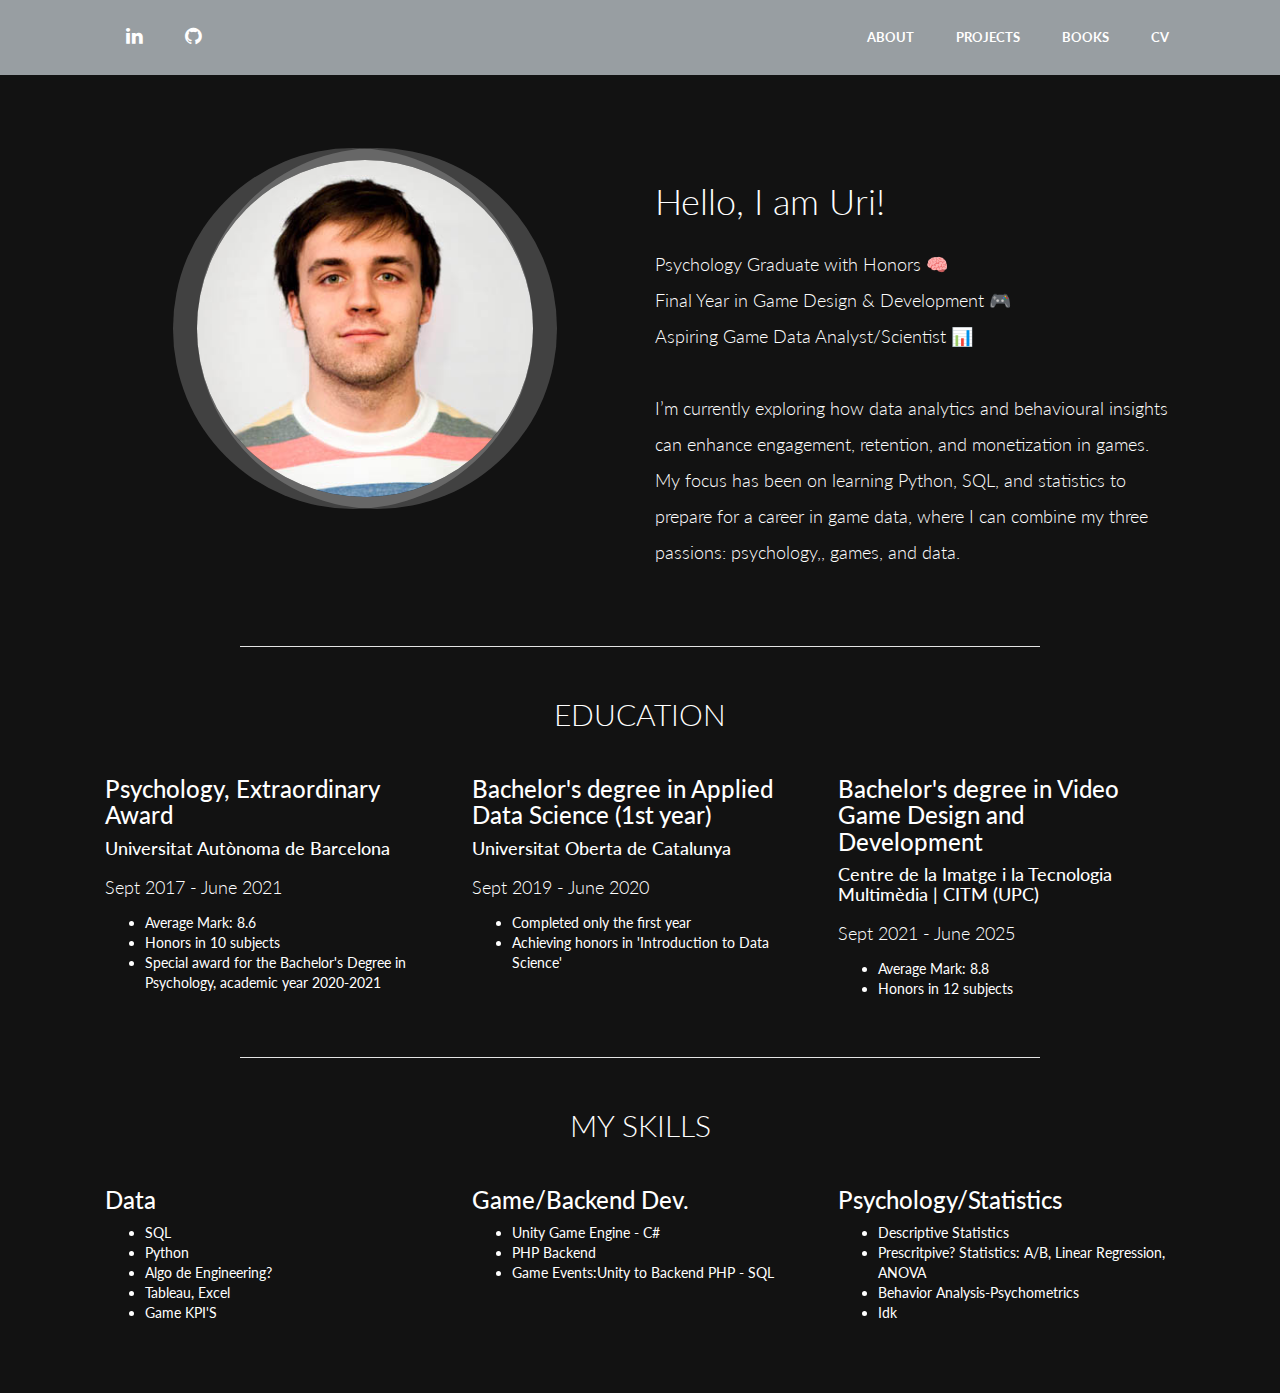
==== index.html @ 11be6ea4 "1st project" ====
<!DOCTYPE html>
<html lang="en">

<head>
    <meta charset="utf-8">
    <meta name="viewport" content="width=device-width, initial-scale=1">
    <title>Uri Martín Corella Portfolio</title>
    <meta name="description" content="Portfolio of Uri Martín Corella, Data Analyst and Game Developer">
    <meta name="keywords" content="portfolio, data analysis, game development, UI/UX design, educational games">
    <meta name="author" content="Uri Martín Corella">

    <link rel="shortcut icon" href="" type="image/x-icon">

    <link rel="stylesheet" type="text/css" href="css/bootstrap.css">
    <link rel="stylesheet" type="text/css" href="fonts/font-awesome/css/font-awesome.css">

    <link rel="stylesheet" href="css/nivo-lightbox.css">
    <link rel="stylesheet" href="css/nivo_lightbox_themes/default/default.css">

    <link href="css/owl.carousel.css" rel="stylesheet" media="screen">
    <link href="css/owl.theme.css" rel="stylesheet" media="screen">

    <link rel="stylesheet" type="text/css" href="css/style.css">
    <link rel="stylesheet" type="text/css" href="css/responsive.css">

    <link
        href='http://fonts.googleapis.com/css?family=Lato:100,300,400,700,900,100italic,300italic,400italic,700italic,900italic'
        rel='stylesheet' type='text/css'>

    <script type="text/javascript" src="js/modernizr.custom.js"></script>

    <style>
        body {
            background-color: #121212 !important;
            color: #ffffff;
        }

        .navbar-default {
            background-color: #989ea2 !important;
            transition: background-color 0.3s ease, box-shadow 0.3s ease !important;
        }

        .navbar-default.scrolled {
            background-color: transparent !important;
            box-shadow: 0 4px 6px rgba(0, 0, 0, 0.1) !important;
        }

        .section-header h2 {
            /* Style the section title */
            color: #ffffff;
            margin-bottom: 20px;
        }

        .highlight {
            /* Style the highlight */
            color: #00a6ff;
            /* Example color - you can change this */
        }
    </style>
</head>

<body>
    <nav id="menu" class="navbar navbar-default navbar-fixed-top">
        <div class="container">
            <div class="navbar-header">
                <button type="button" class="navbar-toggle collapsed" data-toggle="collapse"
                    data-target="#bs-example-navbar-collapse-1">
                    <span class="sr-only">Toggle navigation</span>
                    <span class="icon-bar"></span>
                    <span class="icon-bar"></span>
                    <span class="icon-bar"></span>
                </button>
            </div>

            <div class="collapse navbar-collapse" id="bs-example-navbar-collapse-1">
                <ul class="nav navbar-nav navbar-left">
                    <li><a href="https://www.linkedin.com/in/urimartincorella/"><i class="fa fa-linkedin"
                                style="font-size: 1.5em;"></i></a></li>
                    <li><a href="https://github.com/dendritaDev"><i class="fa fa-github"
                                style="font-size: 1.5em;"></i></a></li>
                </ul>
                <ul class="nav navbar-nav navbar-right">
                    <li>
                        <a href="index.html">About</a>
                    </li>
                    <li>
                        <a href="projects.html">Projects</a>
                    </li>
                    <li>
                        <a href="books.html">Books</a>
                    </li>
                    <li>
                        <a href="Oriol Martín Corella.pdf" download="CV Uri Martín Corella.pdf">CV</a>
                    </li>
                </ul>
            </div>
        </div>
    </nav>


    <section id="about" style="padding-top: 80px; background-color:#121212;; ">

        <div class="container" style="margin-top: 80px;">
            <div class="row">
                <div class="col-sm-4 col-sm-offset-1 scrollimation fade-right in">
                    <img class="img-responsive img-circle img-center" src="img/about.jpg" alt="">
                </div>
                <div class="col-sm-6 col-sm-offset-1 scrollimation fade-left in">
                    <h1>Hello, I am Uri!</h1>
                    <p>Psychology Graduate with Honors 🧠
                        <br>
                        Final Year in Game Design & Development 🎮
                        <br>
                        Aspiring Game Data Analyst/Scientist 📊
                        <br>
                        <br>
                        I’m currently exploring how data analytics and behavioural insights can enhance engagement,
                        retention, and monetization in games. My focus has been on learning Python, SQL, and statistics
                        to prepare for a career in game data, where I can combine my three passions: psychology,, games,
                        and data.
                    </p>

                </div>
            </div>
        </div>

        <div class="fancy" style="margin-top: 40px;"><span></span></div>

        <section id="education" style="background-color:#121212 ;">
            <div class="container" style="margin-bottom: 20px; margin-top: -25px;">
                <div class="section-header">
                    <h2>Education</h2>
                </div>
                <div class="row" style="margin-top: -30px;">
                    <div class="col-md-4">
                        <h3>Psychology, Extraordinary Award</h3>
                        <h4>Universitat Autònoma de Barcelona</h4>
                        <p>Sept 2017 - June 2021</p>
                        <ul>
                            <li>Average Mark: 8.6</li>
                            <li>Honors in 10 subjects</li>
                            <li>Special award for the Bachelor's Degree in Psychology, academic year 2020-2021</li>
                        </ul>
                    </div>
                    <div class="col-md-4">
                        <h3>Bachelor's degree in Applied Data Science (1st year)</h3>
                        <h4>Universitat Oberta de Catalunya</h4>
                        <p>Sept 2019 - June 2020</p>
                        <ul>
                            <li>Completed only the first year</li>
                            <li>Achieving honors in 'Introduction to Data Science'</li>
                        </ul>
                    </div>
                    <div class="col-md-4">
                        <h3>Bachelor's degree in Video Game Design and Development</h3>
                        <h4>Centre de la Imatge i la Tecnologia Multimèdia | CITM (UPC)</h4>
                        <p>Sept 2021 - June 2025</p>
                        <ul>
                            <li>Average Mark: 8.8</li>
                            <li>Honors in 12 subjects</li>
                        </ul>
                    </div>
                </div>

            </div>
        </section>

        <div class="fancy"><span></span></div>

        <div class="container" style="margin-bottom: 20px; margin-top: -25px;">
            <div class="section-header">
                <h2>My Skills</h2>
            </div>
            <div class="row" style="margin-top: -30px;">
                <div class="col-md-4">
                    <h3>Data</h3>
                    <ul>
                        <li>SQL</li>
                        <li>Python</li>
                        <li>Algo de Engineering?</li>
                        <li>Tableau, Excel</li>
                        <li>Game KPI'S</li>
                    </ul>
                </div>
                <div class="col-md-4">
                    <h3>Game/Backend Dev.</h3>
                    <ul>
                        <li>Unity Game Engine - C#</li>
                        <li>PHP Backend</li>
                        <li>Game Events:Unity to Backend PHP - SQL</li>
                    </ul>
                </div>
                <div class="col-md-4">
                    <h3>Psychology/Statistics</h3>
                    <ul>
                        <li>Descriptive Statistics</li>
                        <li>Prescritpive? Statistics: A/B, Linear Regression, ANOVA</li>
                        <li>Behavior Analysis-Psychometrics</li>
                        <li>Idk</li>
                    </ul>
                </div>
            </div>
        </div>
    </section>

    <script src="https://ajax.googleapis.com/ajax/libs/jquery/1.11.1/jquery.min.js"></script>
    <script type="text/javascript" src="js/jquery.1.11.1.js"></script>
    <script type="text/javascript" src="js/bootstrap.js"></script>
    <script type="text/javascript" src="js/owl.carousel.js"></script>
    <script type="text/javascript" src="js/SmoothScroll.js"></script>
    <script type="text/javascript" src="js/skrollr.js"></script>
    <script type="text/javascript" src="js/imagesloaded.js"></script>
    <script type="text/javascript" src="js/jquery.isotope.js"></script>
    <script type="text/javascript" src="js/nivo-lightbox.min.js"></script>
    <script type="text/javascript" src="js/jqBootstrapValidation.js"></script>
    <script type="text/javascript" src="js/contact.js"></script>
    <script type="text/javascript" src="js/main.js"></script>
    <script>
        window.addEventListener('scroll', function () {
            const navbar = document.getElementById('menu'); // Selecciona por ID
            if (window.scrollY > 50) {
                navbar.classList.add('scrolled');
            } else {
                navbar.classList.remove('scrolled');
            }
        });

    </script>

</body>

</html>
---- css/nivo_lightbox_themes/default/default.css ----
/*
 * Nivo Lightbox Default Theme v1.0
 * http://dev7studios.com/nivo-lightbox
 *
 * Copyright 2013, Dev7studios
 * Free to use and abuse under the MIT license.
 * http://www.opensource.org/licenses/mit-license.php
 */
 
.nivo-lightbox-theme-default.nivo-lightbox-overlay { 
	background: #666;
	background: rgba(0,0,0,0.6); 
}
.nivo-lightbox-theme-default .nivo-lightbox-content.nivo-lightbox-loading { background: url(loading.gif) no-repeat 50% 50%; }

.nivo-lightbox-theme-default .nivo-lightbox-nav {
	top: 10%;
	width: 8%;
	height: 80%;
	text-indent: -9999px;
	background-repeat: no-repeat;
	background-position: 50% 50%;
	opacity: 0.5;
}
.nivo-lightbox-theme-default .nivo-lightbox-nav:hover { 
	opacity: 1; 
    -webkit-animation: pulse .5s;
    animation: pulse .5s;
}
.nivo-lightbox-theme-default .nivo-lightbox-prev { 
	background-image: url(prev.png); 
	border-radius: 0 3px 3px 0;
}
.nivo-lightbox-theme-default .nivo-lightbox-next { 
	background-image: url(next.png); 
	border-radius: 3px 0 0 3px;
}

.nivo-lightbox-theme-default .nivo-lightbox-close {
	display: block;
	background: url(close.png) no-repeat ;
	width: 48px;
	height: 48px;
	text-indent: -9999px;
	padding: 0px;
	opacity: 0.5;
}
.nivo-lightbox-theme-default .nivo-lightbox-close:hover { 
    opacity: 1;
    -webkit-animation: pulse .5s;
    animation: pulse .5s;

}

.nivo-lightbox-theme-default .nivo-lightbox-title-wrap { bottom: -7%; }
.nivo-lightbox-theme-default .nivo-lightbox-title {
	font: 14px/20px 'Helvetica Neue', Helvetica, Arial, sans-serif;
	font-style: normal;
	font-weight: normal;
	background: #000;
	color: #fff;
	padding: 7px 15px;
	border-radius: 30px;
}

.nivo-lightbox-theme-default .nivo-lightbox-image img {
	background: #fff;
	-webkit-box-shadow: 0px 1px 1px rgba(0,0,0,0.4);
	   -moz-box-shadow: 0px 1px 1px rgba(0,0,0,0.4);
	        box-shadow: 0px 1px 1px rgba(0,0,0,0.4);
}
.nivo-lightbox-theme-default .nivo-lightbox-ajax,
.nivo-lightbox-theme-default .nivo-lightbox-inline {
	background: #fff;
	padding: 40px;
	-webkit-box-shadow: 0px 1px 1px rgba(0,0,0,0.4);
	   -moz-box-shadow: 0px 1px 1px rgba(0,0,0,0.4);
	        box-shadow: 0px 1px 1px rgba(0,0,0,0.4);
}

@media (-webkit-min-device-pixel-ratio: 1.3),
       (-o-min-device-pixel-ratio: 2.6/2),
       (min--moz-device-pixel-ratio: 1.3),
       (min-device-pixel-ratio: 1.3),
       (min-resolution: 1.3dppx) {

	.nivo-lightbox-theme-default .nivo-lightbox-content.nivo-lightbox-loading { 
		background-image: url(loading%402x.gif); 
		background-size: 32px 32px;
	}
	.nivo-lightbox-theme-default .nivo-lightbox-prev { 
		background-image: url(prev%402x.png); 
		background-size: 48px 48px;
	}
	.nivo-lightbox-theme-default .nivo-lightbox-next { 
		background-image: url(next%402x.png); 
		background-size: 48px 48px;
	}
	.nivo-lightbox-theme-default .nivo-lightbox-close { 
		background-image: url(close%402x.png); 
		background-size: 48px 48px;
	}
	
}
---- css/style.css ----
@import url(http://fonts.googleapis.com/css?family=Lato:100,300,400,700,900,100italic,300italic,400italic,700italic,900italic);

body,
html {
    -webkit-font-smoothing: antialiased !important;
    -moz-osx-font-smoothing: grayscale;
    overflow-y: auto;
    overflow-x: hidden;
    font-family: 'Lato', sans-serif;
    color: #6f6f6f;
}

::-webkit-scrollbar {
    width: 2px;
}

/* for vertical scrollbars */
::-webkit-scrollbar-track {
    background: rgba(0, 0, 0, 0.1);
}

::-webkit-scrollbar-thumb {
    background: rgba(0, 0, 0, 0.5);
}

@media (min-width: 1200px) {
    .container {
        width: 1100px
    }
}

h1 {
    font-weight: 600;
}

h1 small {
    text-transform: lowercase
}

h2 {
    line-height: 24px;
    font-weight: 300;
}

h5 {
    font-size: 16px
}

p {
    font-size: 14px;
}

a {
    color: inherit;
    transition: all 0.5s;
}

a:hover,
a:focus {
    text-decoration: none;
    color: #ffcc33;
}

.highlight {
    color: #38A5DB;
}

.clearfix:after {
    visibility: hidden;
    display: block;
    font-size: 0;
    content: " ";
    clear: both;
    height: 0;
}

.clearfix {
    display: inline-block
}

* html .clearfix {
    height: 1%
}

.clearfix {
    display: block
}

/* Navigation */
#menu {
    margin-bottom: 0;
    background-color: #38A5DB;
    padding: 10px 0;
    height: auto;
    border: 0px;
}

.navbar-brand img {
    height: 30px;
    width: auto;
}

.navbar-brand {
    padding: 12px 15px
}

.navbar-nav>li>a {
    font-size: 13px;
    font-weight: 700;
    border: 1px solid transparent;
    padding: 8px 16px;
    margin: 8px 4px;
    text-transform: uppercase;
    transition: all 0.5s;
    color: #fff !important;
}

.navbar-default .navbar-nav>li>a.active,
.navbar-default .navbar-nav>li>a:hover,
.navbar-default .navbar-nav>li>a:focus {
    color: #333;
    border: 1px solid #EFECE6;
}

.navbar-default .navbar-toggle {
    border-color: transparent
}

.navbar-default .navbar-toggle:hover,
.navbar-default .navbar-toggle:focus {
    background-color: transparent
}

.navbar-default .navbar-toggle:hover>.navbar-default .navbar-toggle .icon-bar,
.navbar-default .navbar-toggle:focus>.navbar-default .navbar-toggle .icon-bar {
    color: #FFCC33
}

/* Header Page */
#header {
    padding: 20px 0;
    background: #ffcc33;
    margin-top: 70px;
    color: #ffffff;
}

#header .breadcrumb {
    padding: 8px 15px;
    margin-bottom: 20px;
    list-style: none;
    background-color: transparent;
    border-radius: 4px;
    margin-left: -10px;
    margin-top: -10px;
}

#header .breadcrumb>li+li:before {
    padding: 0 5px;
    color: #FFF;
    content: "/\00a0";
}

#header .breadcrumb>li a {
    color: #ffffff
}

/* Home Style */
#home {
    background: url(../img/bg/01.jpg);
    background-size: cover;
    background-position: center;
    background-attachment: fixed;
    background-repeat: no-repeat;
    color: #828282;
}

#home .overlay {
    background: -moz-linear-gradient(top, rgba(0, 0, 0, 0.8) 0%, rgba(0, 0, 0, 0.73) 17%, rgba(0, 0, 0, 0.66) 35%, rgba(0, 0, 0, 0.55) 62%, rgba(0, 0, 0, 0.4) 100%);
    /* FF3.6+ */
    background: -webkit-gradient(linear, left top, left bottom, color-stop(0%, rgba(0, 0, 0, 0.8)), color-stop(17%, rgba(0, 0, 0, 0.73)), color-stop(35%, rgba(0, 0, 0, 0.66)), color-stop(62%, rgba(0, 0, 0, 0.55)), color-stop(100%, rgba(0, 0, 0, 0.4)));
    /* Chrome,Safari4+ */
    background: -webkit-linear-gradient(top, rgba(0, 0, 0, 0.8) 0%, rgba(0, 0, 0, 0.73) 17%, rgba(0, 0, 0, 0.66) 35%, rgba(0, 0, 0, 0.55) 62%, rgba(0, 0, 0, 0.4) 100%);
    /* Chrome10+,Safari5.1+ */
    background: -o-linear-gradient(top, rgba(0, 0, 0, 0.8) 0%, rgba(0, 0, 0, 0.73) 17%, rgba(0, 0, 0, 0.66) 35%, rgba(0, 0, 0, 0.55) 62%, rgba(0, 0, 0, 0.4) 100%);
    /* Opera 11.10+ */
    background: -ms-linear-gradient(top, rgba(0, 0, 0, 0.8) 0%, rgba(0, 0, 0, 0.73) 17%, rgba(0, 0, 0, 0.66) 35%, rgba(0, 0, 0, 0.55) 62%, rgba(0, 0, 0, 0.4) 100%);
    /* IE10+ */
    background: linear-gradient(to bottom, rgba(0, 0, 0, 0.8) 0%, rgba(0, 0, 0, 0.73) 17%, rgba(0, 0, 0, 0.66) 35%, rgba(0, 0, 0, 0.55) 62%, rgba(0, 0, 0, 0.4) 100%);
    /* W3C */
    padding: 20% 0;
    background-attachment: fixed;
}

#home h1 {
    color: #FFFFFF;
    line-height: 64px;
    font-size: 44px;
}

.content-heading p.lead {
    margin-bottom: 80px;
    color: #FFF;
}

a.goto-btn {
    font-size: 18px;
    font-weight: 700;
    border-bottom: 2px solid transparent;
    transition: all 0.5s;
}

a.goto-btn:hover {
    color: #FEFFFF;
    border-bottom: 2px solid #38A5DB;
}

/* Home Section Style 2 - With Video*/
#home.video .overlay {
    padding: 0;
    padding-top: 10%;
}

.img-wrapper {
    position: relative
}

.img-wrapper img.img-responsive {
    margin: 0 auto !important
}

.img-wrapper i.fa {
    position: absolute;
    z-index: 10;
    top: 50%;
    font-size: 25px;
    background: rgba(32, 22, 22, 0.29);
    padding: 18px 23px;
    height: 60px;
    width: 60px;
    text-align: center;
    border-radius: 50%;
    color: #ffffff;
    margin-left: -30px;
    transition: all 0.3s;
}

.img-wrapper i.fa:hover {
    background: #ffcc33
}

/* Home Section Style 3 - Slider*/
#home.slider {
    background: none
}

#home.slider .overlay {
    padding: 0
}

.carousel-caption {
    position: absolute;
    right: 15%;
    top: 28%;
    bottom: auto;
    left: 15%;
    z-index: 10;
    padding-top: 20px;
    padding-bottom: 0;
    color: #fff;
    text-align: center;
    text-shadow: none;
}

.carousel-indicators li {
    display: inline-block;
    width: 12px;
    height: 12px;
    margin: 1px;
    text-indent: -999px;
    cursor: pointer;
    background-color: rgba(0, 0, 0, 0);
    border: 1px solid #fff;
    border-radius: 10px;
}

.carousel-indicators {
    position: absolute;
    bottom: 60px;
    left: 50%;
    z-index: 15;
    width: 60%;
    padding-left: 0;
    margin-left: -30%;
    text-align: center;
    list-style: none;
}

.carousel-indicators .active {
    width: 14px;
    height: 14px;
    margin: 0;
    background-color: #db3838;
}

.carousel-fade .carousel-inner .item {
    opacity: 0;
    transition-property: opacity;
}

.carousel-fade .carousel-inner .active {
    opacity: 1
}

.carousel-fade .carousel-inner .active.left,
.carousel-fade .carousel-inner .active.right {
    left: 0;
    opacity: 0;
    z-index: 1;
}

.carousel-fade .carousel-inner .next.left,
.carousel-fade .carousel-inner .prev.right {
    opacity: 1
}

.carousel-fade .carousel-control {
    z-index: 2
}

/* Home Section Style 4 - App Header Style*/
#home.app .overlay {
    padding: 10% 0 5% 0
}

#home.app {
    background: url(../img/bg/02.jpg);
}

a.goto-btn {
    margin-right: 30px;
    border: #fff 1px solid;
    padding: 12px 18px;
    color: #fff;
}

.ipad-wrapper .app-wrap {
    position: relative;
    width: 395px;
}

.app-wrap {
    position: absolute;
    background: url(../img/header4.png);
    width: 395px;
    height: 540px;
    background-repeat: no-repeat;
    z-index: 2;
    left: 5%;
}

#owl-demo .item img {
    position: relative;
    width: 305px;
    height: auto;
    left: 12%;
    margin-top: 46px;
    z-index: -1;
}

.app .content-heading.text-left {
    padding: 15% 0
}

#home.app .owl-theme .owl-controls .owl-page span {
    width: 15px;
    height: 15px;
    margin: 5px;
    background: #ffffff !important;
    border: 2px solid transparent;
    opacity: 1;
}

#home.app .owl-theme .owl-controls {
    margin-top: 60px;
    text-align: center;
}

#home.app .owl-theme .owl-controls .owl-page.active span,
#home.app .owl-theme .owl-controls.clickable .owl-page:hover span {
    border: 2px solid #FFCC33
}

/* Home Parallax Effect */
.bcg {
    background-position: center center;
    background-repeat: no-repeat;
    background-attachment: fixed;
    background-size: cover;
    height: 100%;
    width: 100%;
}

#home.parallax .bcg {
    background-image: url('../img/bg/slider03.jpg');
}

.parallax .content-heading {
    padding: 20% 0;
    text-align: center;
}

/* Intro Section */
#intro {
    background-color: #38A5DB;
    padding: 5% 0;
    color: #ffffff;
    text-align: center;
}

#intro img.intro-logo {
    margin: 0 auto;
    margin-bottom: 30px;
}

/* Service Section */
#whatIdo {
    padding: 60px 0;
    background-color: #fff;
    color: #909090;
}

.section-header {
    padding: 40px 0;
    text-align: center;
}

.section-header h2 {
    text-transform: uppercase;
    color: #333;
}

.section-header h5 {
    letter-spacing: 1px;
    color: #ADADAD;
}

.fancy {
    line-height: 0.5;
    text-align: center;
    margin-bottom: 40px;
    margin-top: 20px;
}

.fancy span {
    display: inline-block;
    position: relative;
}

.fancy span:before,
.fancy span:after {
    content: "";
    position: absolute;
    height: 5px;
    border-bottom: 1px solid #E4E4E4;
    top: 15px;
    width: 400px;
}

.fancy span:before {
    right: 100%;
    /* margin-right: 10px; */
}

.fancy span:after {
    left: 100%;
    /* margin-left: 10px; */
}

/* service lists */
.service {
    margin-bottom: 20px
}

.service .media-right i.fa {
    text-align: center;
    font-size: 30px;
    background-color: #333333;
    color: #ffffff;
    padding: 25px 0;
    border-radius: 0;
    border-top-left-radius: 0;
    margin: 0 10px;
    margin-right: 20px;
    width: 82px;
    height: 80px;
    transition: background-color 0.5s;
}

.service .media-left i.fa {
    text-align: center;
    font-size: 30px;
    background-color: #333333;
    color: #ffffff;
    padding: 25px 0;
    border-radius: 0;
    border-top-right-radius: 0;
    margin: 0 10px;
    margin-left: 20px;
    width: 82px;
    height: 80px;
    transition: background-color 0.5s;
}

.experience:hover i.fa,
.service:hover i.fa {
    background-color: #333333
}

h4.media-heading {
    margin-top: 0;
    margin-bottom: 5px;
    font-size: 16px;
    font-weight: 400;
    text-transform: uppercase;
    color: #333;
    line-height: 20px;
}

.navbar-default .navbar-toggle .icon-bar {
    background-color: #FFF;
}

/* About Us */
#about {
    background: #38A5DB;
    color: #fff;
    padding: 80px 0;
}

#about h1 {
    color: #fff;
    font-size: 36px;
    line-height: 42px;
    font-weight: 300;
    margin-bottom: 24px;
    position: relative;
}

#about h2,
#about h5 {
    color: #fff;

}

#about p {
    font-size: 18px;
    line-height: 36px;
    font-weight: 300;
    margin-bottom: 8px;
}

#about a:hover {
    text-decoration: underline;
}

#about .btn-theme.transparent {
    font-size: 18px;
    text-decoration: none;
}

#about img {
    box-shadow: 12px 0px 0px 12px rgba(255, 255, 255, 0.2),
        -12px 0px 0px 12px rgba(255, 255, 255, 0.2);
}



#about {
    padding: 40px 0
}

.gray-bg {}

.img-wrap .profile-img {
    position: relative;
    margin-bottom: 40px;
}

.profile-img .social {
    position: absolute;
    z-index: 1;
    bottom: -10px;
    left: 50px;
}

.about-right-content {
    padding: 0;
}

.about-left-content {
    padding-bottom: 60px
}

.about-left-content h2,
.about-left-content h2 small {
    color: #333
}

.about-left-content h2 small {
    font-weight: 300
}

ul.social li a.fa {
    background: #FFCC32;
    width: 50px;
    height: 50px;
    padding: 15px;
    text-align: center;
    margin-right: -5px;
    font-size: 20px;
    color: #ffffff;
    margin-bottom: 0;
}

ul.social li a.fa:hover {
    background-color: #333333
}

/* Skills Progress Bar */
.progress {
    height: 12px;
    margin-bottom: 20px;
    overflow: hidden;
    background-color: #8DD4F7;
    border-radius: 0;
    -webkit-box-shadow: none;
    box-shadow: none;
}

.progress-bar {
    float: left;
    width: 0;
    height: 100%;
    font-size: 12px;
    line-height: 20px;
    color: #fff;
    text-align: center;
    background-color: #267CA5;
    -webkit-box-shadow: none;
    box-shadow: none;
    -webkit-transition: width .6s ease;
    -o-transition: width .6s ease;
    transition: width .6s ease;
}

.skills {
    margin-top: 0;
    padding: 0;
    text-align: left;
    font-size: 13px;
    margin-left: 20px;
}

.skillset p {
    font-size: 13px;
    margin-bottom: 5px;
}

/* Counter */
#counter {
    margin-top: 50px;
}

.facts {
    padding: 0;
    margin-bottom: 8px;
}

.facts .count-box {
    position: relative;
    background-color: rgba(1, 36, 53, 0.32);
    margin: 0 4px;
}

.count-box {
    -webkit-backface-visibility: hidden;
    padding: 30px 0;
    margin: 0;
    overflow: hidden;
    transition: all 0.5s;
    transform: translateX(0px) translateY(0%);
    -webkit-transform: translateX(0px) translateY(0%);
    -moz-transform: translateX(0px) translateY(0%);
    -ms-transform: translateX(0px) translateY(0%);
    -o-transform: translateX(0px) translateY(0%);
}

/*.count-box .hover-bg{ 
  position: absolute;
  display: block;
  background-color: #FFCC32;
  width: 100%;
  height: 100%;
  z-index: -1;
  transition: all 0.5s;
  transform: translateX(0px) translateY(150px);
  -webkit-transform: translateX(0px) translateY(150px);
  -ms-transform: translateX(0px) translateY(150px);
    -o-transform: translateX(0px) translateY(150px);
    opacity: 0;
}
.count-box:hover .hover-bg{
  background: #FFCC32;
  color: #fff !important;
  transform: translateX(0px) translateY(-40px);
    -webkit-transform: translateX(0px) translateY(-40px);
    -moz-transform: translateX(0px) translateY(-40px);
    -ms-transform: translateX(0px) translateY(-40px);
    -o-transform: translateX(0px) translateY(-40px);
    opacity: 1;
}*/
.count-box:hover,
.count-box:hover>i.fa {
    color: #ffffff
}

.count-box:hover {
    -webkit-backface-visibility: hidden;
    background-color: #58BDEF;
}

.counter i.fa {
    font-size: 40px;
    color: #FFFFFF;
}

.count-box.last {}

/* Portfolio / Works Sections */
#team {
    padding: 60px 0
}

#team .item {
    padding: 30px 0px;
    margin: 5px 20px;
    -webkit-border-radius: 3px;
    -moz-border-radius: 3px;
    border-radius: 3px;
}

.item .hover-bg {
    position: relative;
    overflow: hidden;
}

.hover-bg .hover-text {
    position: absolute;
    display: block;
    bottom: 0;
    width: 100%;
    height: 25%;
    padding: 20px;
    color: #ffffff;
    transition: all 0.8s;
    -webkit-transition: all 08s;
    -moz-transition: all 0.8s;
    -o-transition: all 0.8s;
}

.hover-bg .hover-text.on {
    opacity: 1
}

.hover-bg .hover-text.off {
    transition: all 0.3s;
    -webkit-transition: all 0.3s;
    -moz-transition: all 0.3s;
    -o-transition: all 0.3s;
    -webkit-transform: translateX(100%) translateY(-90%);
    transform: translateX(100%) translateY(-90%);
    opacity: 1;
    background: rgba(0, 0, 0, 0.70);
}

.hover-bg:hover .hover-text.off {
    -webkit-transform: translateX(0%) translateY(-90%);
    transform: translateX(0%) translateY(-90%);
    opacity: 1;
}

.owl-theme .owl-controls .owl-page span {
    width: 15px;
    height: 15px;
    margin: 5px;
    background: #bababa;
}

/* Why Us or Features Section */
#features,
#feature {
    padding: 60px 0
}

.features-content {
    padding: 0 30px 0
}

.features-content h4 {
    text-transform: uppercase;
    margin-bottom: 20px;
    color: #333333;
}

.nav.nav-pills>li>a {
    position: relative;
    display: block;
    background-color: #ffffff;
    padding: 25px;
    border-bottom: 3px solid #cccccc;
    text-transform: uppercase;
    margin-bottom: 5px;
}

.nav.nav-pills>li>a small {
    text-transform: lowercase;
    font-style: italic;
}

.nav.nav-pills>li>a:hover,
.nav-pills>li.active>a,
.nav-pills>li.active>a:hover,
.nav-pills>li.active>a:focus {
    color: #fff;
    background-color: #38A5DB;
    padding: 25px;
}

.nav-pills>li>a {
    border-radius: 0;
}

ul.features li span.fa {
    font-size: 35px;
    vertical-align: middle;
    margin-right: 20px;
    float: left;
    clear: both;
    margin-top: 5px;
}

/* Portfolio or works blocks */
#works {
    padding: 60px 0;
    background-color: #fff;
}

ul.cat {
    margin: 30px 0
}

ul.cat li a {
    background: inherit;
    border: 1px solid #38A5DB;
    padding: 10px 16px;
}

ul.cat li a:hover,
ul.cat li a:focus,
ul.cat li a.active {
    background: #38A5DB;
    border: 1px solid #38A5DB;
    padding: 10px 16px;
    border-radius: 0;
    color: #fff;
}

.nopadding {
    padding: 0
}

.box a {
    margin: 2px
}

.box .hover-bg {
    position: relative;
    overflow: hidden;
}

.box .hover-bg .hover-text {
    height: 100%;
    bottom: 0;
    -webkit-transform: translateX(0%) translateY(0%);
    transform: translateX(0%) translateY(0%);
    background: transparent;
}

.box:hover .hover-bg .hover-text {
    background-color: rgba(1, 1, 1, 0.5)
}

.box .hover-bg:hover .hover-text.off {
    -webkit-transform: translateX(0%) translateY(0%);
    transform: translateX(0%) translateY(0%);
    opacity: 1;
}

.box .hover-text i.fa {
    font-size: 20px;
    background: #38A5DB;
    padding: 13px;
    position: relative;
    top: 40%;
    border-radius: 0;
    width: 45px;
    height: 45px;
    transition: all 0.5s;
}

.box .hover-text i.fa:hover {
    background: #333333
}

.box .hover-text i.fa.fa-expand {
    border-top-right-radius: 0;
    -webkit-transform: translateX(-400%) translateY(0%);
    transform: translateX(-400%) translateY(0%);
    opacity: 0;
    transition: all 0.5s;
}

.box:hover .hover-text i.fa.fa-expand {
    -webkit-transform: translateX(0%) translateY(0%);
    transform: translateX(0%) translateY(0%);
    opacity: 1;
}

.box .hover-text i.fa.fa-chain {
    border-top-left-radius: 0;
    -webkit-transform: translateX(400%) translateY(0%);
    transform: translateX(400%) translateY(0%);
    opacity: 0;
    transition: all 0.5s;
}

.box:hover .hover-text i.fa.fa-chain {
    -webkit-transform: translateX(0%) translateY(0%);
    transform: translateX(0%) translateY(0%);
    opacity: 1;
}

.box .hover-text i.fa.fa-github { /* Target the GitHub icon */
    border-top-left-radius: 0;
    -webkit-transform: translateX(400%) translateY(0%);
    transform: translateX(400%) translateY(0%);
    opacity: 0;
    transition: all 0.5s; 
  }
  
  .box:hover .hover-text i.fa.fa-github {
    -webkit-transform: translateX(0%) translateY(0%);
    transform: translateX(0%) translateY(0%);
    opacity: 1;
  }
  .box .hover-text i.fa.fa-eye { 
    border-top-left-radius: 0;
    -webkit-transform: translateX(400%) translateY(0%);
    transform: translateX(400%) translateY(0%);
    opacity: 0;
    transition: all 0.5s; 
  }
  
  .box:hover .hover-text i.fa.fa-eye {
    -webkit-transform: translateX(0%) translateY(0%);
    transform: translateX(0%) translateY(0%);
    opacity: 1;
  }

/* Style 2 - Not Fullwidth */
#itemsWorkThree .box,
#itemsWorkTwo .box {
    margin-bottom: 30px
}

#itemsWorkTwo .hover-bg .hover-text {
    padding: 30% 0
}

#itemsWorkTwo .box:hover .hover-bg .hover-text {
    background-color: rgba(255, 223, 125, 0.70);
    border: 10px solid rgba(185, 156, 72, 0.80);
}

#itemsWorkTwo .box .hover-bg .hover-text h5 small {
    text-transform: capitalize;
    color: #000000;
}

#itemsWorkTwo .box .hover-bg .hover-text h5 {
    font-weight: 700;
    text-transform: uppercase;
    color: #000000;
    -webkit-transform: translateX(0%) translateY(400%);
    transform: translateX(0%) translateY(400%);
    opacity: 0;
    transition: all 0.5s;
}

#itemsWorkTwo .box:hover .hover-bg .hover-text.off h5 {
    -webkit-transform: translateX(0%) translateY(0%);
    transform: translateX(0%) translateY(0%);
    opacity: 1;
}

#itemsWorkTwo .box .hover-text i.fa {
    font-size: 20px;
    background: transparent;
    padding: 13px;
    position: relative;
    top: 40%;
    border-radius: 50%;
    width: 45px;
    height: 45px;
    transition: all 0.5s;
    border: 1px solid #ffffff;
}

#itemsWorkTwo .box .hover-text i.fa:hover {
    background: #333333
}

/* Portfolio Style #3 */
#itemsWorkThree .box h5 {
    border: 1px solid #ddd;
    padding: 10px 0;
    margin: 0;
}

/* Isotope Filter */
.isotope-item {
    z-index: 2
}

.isotope-hidden.isotope-item {
    z-index: 1
}

.isotope,
.isotope .isotope-item {
    /* change duration value to whatever you like */
    -webkit-transition-duration: 0.8s;
    -moz-transition-duration: 0.8s;
    transition-duration: 0.8s;
}

.isotope-item {
    margin-right: -1px;
    -webkit-backface-visibility: hidden;
    backface-visibility: hidden;
}

.isotope {
    -webkit-transition-property: height, width;
    -moz-transition-property: height, width;
    transition-property: height, width;
}

.isotope .isotope-item {
    -webkit-transition-property: -webkit-transform, opacity;
    -moz-transition-property: -moz-transform, opacity;
    transition-property: transform, opacity;
}

.nivo-lightbox-theme-default .nivo-lightbox-title {
    font-size: 14px;
    background: #f1f1f1;
    border: 1px solid #333;
    letter-spacing: 2px;
    color: #333;
    text-transform: uppercase;
    letter-spacing: 2px;
    padding: 10px 35px;
    border-radius: 2px;
}

.nivo-lightbox-theme-default.nivo-lightbox-overlay {}

.nivo-lightbox-theme-default .nivo-lightbox-nav,
.nivo-lightbox-theme-default .nivo-lightbox-close {
    opacity: 1
}

.nivo-lightbox-error {
    color: #C59A6D !important;
    text-shadow: 0 1px 1px rgba(0, 0, 0, 0) !important;
}

.nivo-lightbox-theme-default .nivo-lightbox-image img {
    background: #fff;
    -webkit-box-shadow: 0px 1px 1px rgba(0, 0, 0, 0.4);
    -moz-box-shadow: 0px 1px 1px rgba(0, 0, 0, 0.4);
    box-shadow: 0px 1px 1px rgba(0, 0, 0, 0.4);
}

/* Single Portfolio Detail */
#work-detail-one,
#work-detail-two,
#work-detail-three {
    padding: 60px 0
}

.work-detail .dl-horizontal dt {
    text-align: left;
    margin-bottom: 10px;
}

.work-related-thumb {
    margin-bottom: 30px
}

.work-related-thumb .img-thumbnail {
    display: inline-block;
    max-width: 100%;
    height: auto;
    padding: 0;
    line-height: 1.42857143;
    background-color: transparent;
    border: 1px solid transparent;
    border-radius: 0;
    -webkit-transition: all .2s ease-in-out;
    -o-transition: all .2s ease-in-out;
    transition: all .2s ease-in-out;
}

.work-related-thumb .img-thumbnail:hover {
    opacity: 0.8
}

/* experience Section */
#experience {
    padding: 60px 0
}

.experience i.fa {
    text-align: center;
    font-size: 30px;
    background-color: #333;
    color: #ffffff;
    padding: 25px 0;
    border-top-left-radius: 0;
    margin: 0 10px;
    margin-right: 20px;
    width: 92px;
    height: 90px;
    transition: background-color 0.5s;
}

#experience .gray-bg {
    position: relative
}

.gray-bg .vline {
    position: absolute;
    height: 100%;
    padding: 5px;
    border-left: 3px solid #ffffff;
    left: 20%;
}

#experience {
    padding: 60px 0 20px 0;
    background-color: #fff;
    color: #909090;
}

.experience {
    margin-bottom: 40px
}

/* Pricing Section */
#pricing {
    padding: 60px 0
}

.price h1 {
    font-size: 50px
}

.price {
    text-align: center
}

.price.panel-default {
    border-color: #333
}

.price.panel-default>.panel-heading {
    font-size: 20px;
    text-transform: uppercase;
    font-weight: 600;
    color: #FFF;
    background-color: #333333;
    border-color: inherit;
}

.price .panel-heading {
    padding: 30px 15px
}

.price .panel-body {
    border-bottom: 1px solid
}

.price ul.list-unstyled {
    padding: 20px
}

.price ul.list-unstyled li {
    padding: 10px 0
}

.price ul.list-unstyled li small {
    margin-top: -10px
}

/* Featured */
.price.featured {
    -moz-box-shadow: 0 0 6px 2px rgba(0, 0, 0, 0.31);
    -webkit-box-shadow: 0 0 6px 2px rgba(0, 0, 0, 0.31);
    box-shadow: 0 0 6px 2px rgba(0, 0, 0, 0.31);
}

.price.featured.panel-default {
    border-color: #ffcc33;
    background-color: #ffffff;
    margin-top: -20px;
    position: relative;
    z-index: 1;
    margin-left: -5px;
    margin-right: -5px;
}

.price.featured.panel-default {
    border-color: #ffcc33
}

.price.featured.panel-default>.panel-heading {
    background-color: #ffcc33
}

.featured .panel-body {
    margin-top: 20px
}

.featured .panel-body,
.featured.panel-default>.panel-heading {
    border-color: #ffcc33
}

.featured .btn {
    margin-top: 20px
}

.btn:focus,
.btn:active:focus,
.btn.active:focus,
.btn.focus,
.btn:active.focus,
.btn.active.focus {
    outline: 0;
    outline: 0;
    outline-offset: 0;
}

.btn:active,
.btn.active {
    background-image: none;
    outline: 0;
    -webkit-box-shadow: none;
    box-shadow: none;
}

.btn {
    font-size: 12px;
    word-spacing: 2px;
    font-weight: 700;
    padding: 10px 20px;
    background-color: #38A5DB;
    text-transform: uppercase;
    border-color: #333333;
    transition: all 0.5s;
    border-radius: 0;
    border: 0;
    color: #FFF;
}

.btn:focus,
.btn:hover {
    background-color: #333333;
    border-color: #ffcc33;
}

.color {
    background-color: #38A5DB;
    border-color: #00aaff;
}

.color:focus,
.color:hover {
    border-color: #333333;
    background-color: #38A5DB;
}

/* Blog Section */
#blog,
#blog-post {
    padding: 60px 0
}

#blog-post a.btn {
    margin: auto 0
}

.post-wrap {
    position: relative
}

.media.post {
    background: #fff;
    padding: 10px;
}

.post-wrap {
    position: relative;
    margin-bottom: 30px;
    transition: all 0.5s;
}

.post-meta {
    border-top: 1px solid #ebebeb;
    background-color: #ffffff;
    padding: 5px 10px;
    height: auto;
    position: relative;
    min-height: 35px;
}

ul.metas li:after {
    content: ' / ';
    margin-right: 3px;
    margin-left: 3px;
}

ul.metas li:last-child:after {
    content: ' '
}

ul.metas li a {
    color: #38A5DB
}

.meta-detail {
    background: #f4f4f4;
    border-radius: 3px;
    padding: 2px;
}

/* Contact Section */
/*********************************
/* Map Section
**********************************/
#contact {
    padding: 60px 0;
    background-color: #EAEAEA;
}

#map {
    position: relative;
    width: 100%;
    height: 400px;
}

.contact-detail {
    text-align: center;
    margin: 0px 0;
}

.contact-detail i.fa {
    text-align: center;
    font-size: 30px;
    background-color: #333;
    color: #FFFFFF;
    padding: 25px 0;
    border-radius: 0;
    border-top-left-radius: 0;
    margin: 0 10px;
    margin-right: 20px;
    width: 82px;
    height: 80px;
    transition: background-color 0.5s;
}

.contact-detail:hover i.fa {
    background-color: #333333
}

form#contact-form {
    padding: 40px 0
}

.contact form#contact-form {
    padding: 0
}

.form-control:focus {
    border-color: inherit;
    outline: 0;
    -webkit-box-shadow: none;
    box-shadow: none;
}

.form-control {
    display: block;
    width: 100%;
    height: 44px;
    padding: 10px 12px;
    font-size: 14px;
    line-height: 1.42857143;
    color: #555;
    background-color: #fff;
    background-image: none;
    border: 1px solid #ccc;
    border-radius: 4px;
    -webkit-box-shadow: none;
    box-shadow: none;
    -webkit-transition: none;
    -o-transition: none;
    transition: none;
}

p.help-block.text-danger ul li {
    display: block;
    margin-left: -20px;
    color: #FFCC33;
}

#success .alert-danger {
    color: #FFCC33;
    background-color: #FDFDFD;
    border-color: #FFCC33;
    margin-bottom: 10px;
}

/* Footer */
#footer {
    padding: 35px 0 10px;
    background-color: #333;
    color: #ffffff;
}

ul.social li a i {
    font-size: 18px;
    background: transparent;
    width: 32px;
    height: 32px;
    padding: 7px 0;
    text-align: center;
    border-top-left-radius: 0;
    border: 1px solid transparent;
    color: #ffffff;
    transition: all 0.5s;
}

ul.social li a i:hover {
    border-color: #ffffff
}

/* Blog Page */
.blog .media.post {
    background: #fff;
    padding: 10px;
    border: 1px solid #E9E9E9;
    border-bottom-color: transparent;
    border-top-left-radius: 5px;
    border-top-right-radius: 5px;
}

.blog .post-meta {
    border-top: 1px solid #ebebeb;
    background-color: #ffffff;
    padding: 5px 10px;
    height: auto;
    position: relative;
    min-height: 35px;
    border: 1px solid #ebebeb;
    border-bottom-left-radius: 5px;
    border-bottom-right-radius: 5px;
}

.pagination>li>a,
.pagination>li>span {
    position: relative;
    float: left;
    padding: 6px 12px;
    margin-left: 0;
    line-height: 1.42857143;
    color: #FFFFFF;
    text-decoration: none;
    background-color: #FFCC33;
    border: 1px solid #FFCC33;
    margin: 3px 3px;
    font-weight: 700;
    text-transform: uppercase;
    border-radius: 5px;
}

.pagination>li>a.active,
.pagination>li>a:hover,
.pagination>li>span:hover,
.pagination>li>a:focus,
.pagination>li>span:focus {
    color: #FFFFFF;
    background-color: #ddab15;
    border-color: #ddab15;
}

/* Sidebar */
.widget {
    margin-bottom: 40px;
    padding: 0 20px;
}

.comment h4,
.widget h4,
h4.text-uppercase {
    font-weight: 300;
    color: #FFCC33;
}

.comment h4 span.comments {
    color: #333333
}

/* Search */
button.btn.btn-default {
    padding: 11px 15px;
    color: #ffffff;
    background: #FFCC33;
}

/* Categories and Archive Widget */
ul.bullet-lists {
    margin-top: 20px
}

ul.list-unstyled.bullet-lists li span.fa.fa-circle {
    font-size: 8px;
    vertical-align: middle;
    margin-right: 10px;
    color: #FFCC33;
}

ul.list-unstyled.bullet-lists li {
    padding: 5px 0
}

ul.list-unstyled.bullet-lists li:hover {
    color: #FFCC33
}

/* Post Tab */
.post-tab .nav-tabs>li>a {
    margin-right: -1px;
    line-height: 1.42857143;
    border: 1px solid #ddd;
    border-radius: 0px 0px 0 0;
}

.post-tab .list-group-item:first-child {
    border-top-left-radius: 0;
    border-top-right-radius: 0;
    margin-top: -1px;
}

.post-tab .nav-tabs>li>a:hover,
.post-tab .nav-tabs>li>a:focus {
    color: #FFF;
    background-color: #FC3;
    border: 1px solid #ddd;
    border-bottom-color: transparent;
}

/* Tags */
ul.list-inline.bullet-lists li a {
    color: inherit
}

ul.list-inline.bullet-lists li {
    background: #F8F8F8;
    padding: 5px 10px;
    margin-bottom: 5px;
    margin-right: 2px;
    border: 1px solid #F4F4F4;
    border-radius: 3px;
    transition: all 0.3s;
}

ul.list-inline.bullet-lists li:hover {
    background: #FFCC33
}

/* Single Blog Post */
.blog-post .post-wrap img,
.work-detail img.featured {
    margin: 20px 0
}

ul.meta-tags li a {
    font-style: italic
}

ul.meta-tags li:after {
    content: ','
}

ul.meta-tags li:last-child:after {
    content: ' '
}

/* Author Box */
.media.post-author {
    background: #ffcc33;
    padding: 20px;
    margin-top: -1px;
}

.media.post-author a {
    content: inherit
}

.blog-post .post-wrap {
    padding: 20px;
    margin-bottom: 0;
    border: 1px solid #DDDDDD;
    border-top-right-radius: 4px;
    border-top-left-radius: 4px;
}

/* Comment */
.media.comment-block {
    border: 1px solid #DDD;
    padding: 20px;
}

.comment {
    margin-top: 40px
}

.comment form {
    margin-top: -30px
}

.comment input,
.comment textarea {
    margin-bottom: 15px
}
---- css/responsive.css ----
/* iPads (portrait and landscape) ----------- */
@media (max-width: 768px) {
	body{ overflow-x: hidden;}
    .navbar-header {
        float: none;
    }
    .navbar-toggle {
        display: block;
    }
    .navbar-collapse {
        border-top: 1px solid transparent;
        box-shadow: inset 0 1px 0 rgba(255,255,255,0.1);
    }
    .navbar-collapse.collapse {
        display: none !important;
    }
    .navbar-fixed-top .navbar-collapse, 
    .navbar-fixed-bottom .navbar-collapse {
	  max-height: 420px;
	  text-align: center;
	}
	.gray-bg .vline {
	    left: 11%;
	}
	.navbar-right {
	    float: none !important;
	    margin-right: -15px;
	}
    .navbar-nav {
        float: center !important;
        margin: 7.5px -15px;
    }
    .navbar-nav>li {
        float: none;
    }
    .navbar-nav>li>a {
        padding-top: 10px;
        padding-bottom: 10px;
    }
    .navbar-text {
        float: none;
        margin: 15px 0;
    }
    .navbar-collapse.collapse.in {display: block!important;}
    .collapsing {overflow: hidden!important; }
    .navbar-nav {margin: 0 -15px;}
    .navbar-nav .open .dropdown-menu > li > a, .navbar-nav .open .dropdown-menu .dropdown-header {
        padding: 10px 15px 10px 25px;
    }
    .price.panel-default {
	    margin: 40px;
	}
	.price.featured.panel-default {
	    margin: 40px;
	}
	.content-heading{ margin-top: 80px;}
	.ipad-wrapper .app-wrap {left: 22%;}
	#home.app .content-heading.text-left{text-align: center;}
	#itemsWorkTwo .box .hover-text i.fa {
	    top: 0%;
	}
}
@media (max-width: 768px) {
	#home.slider .content-heading {
    	margin-top: 30px;
	}
	#home.slider h1 {
	    color: #FC3;
	    font-size: 28px;
	}
	.slider .content-heading p.lead { margin-bottom: 20px; }
	.slider .carousel-indicators { bottom: 30px; }
}
@media (max-width: 603px) { 
	.slider a.goto-btn { display: none;}
	.ipad-wrapper .app-wrap {left: 16%;}
	#footer .pull-left,
    #footer .pull-right {
	    float: none !important;
	    text-align: center;
	}
}

@media (max-width: 460px) {
	.gray-bg .vline {
	    left: 15%;
	}
	.meta-detail { display: none; }
    h1 { font-size: 34px;}
    #home.slider h1 { font-size: 26px;}
    p.lead { display: none;}
    .slider .carousel-indicators { bottom: 0px; }
    .ipad-wrapper .app-wrap {left: 3%;}
}
@media (max-width: 360px) { 
	#services,
	#pricing,
	.section-header,
	.about-right-content,
	#features, 
	#feature,
	#works,
	#blog,
	#contact {
	  padding: 20px 0;
	}
	p{ font-size: 12px}
	h2{ font-size: 20px;}
	h4{ line-height: 20px;}
	ul.list-inline.cat > li{  margin-bottom: 20px;}
	.gray-bg .vline { left: 20%;}
	.post-meta {min-height: 50px;}
	.price.panel-default {
	    margin: 20px;
	}
	.price.featured.panel-default {
	    margin: 20px;
	}
	h1 {font-size: 26px}
	#home.slider{ display: none;}
	#intro.slider{ margin-top: 70px !important}
	.ipad-wrapper .app-wrap {display: none;}
	a.goto-btn {
	    margin-right: auto;
	    margin: 0 10px;
	}
	a.goto-btn {
	    display: inline-block;
	}
	.blog .post-meta {min-height: 55px;}
}
@media (max-width: 320px) { 
	.post-wrap .post .media-body p {display: none;}
	.gray-bg .vline { left: 25%;}
	.nav.nav-pills > li > a { font-size: 11px;}
	ul.features li span.fa {
	    font-size: 30px;
	    margin-top: 2px;
	}
	.post-tab .nav-tabs > li > a {
	    padding: 5px 10px;
	}
}
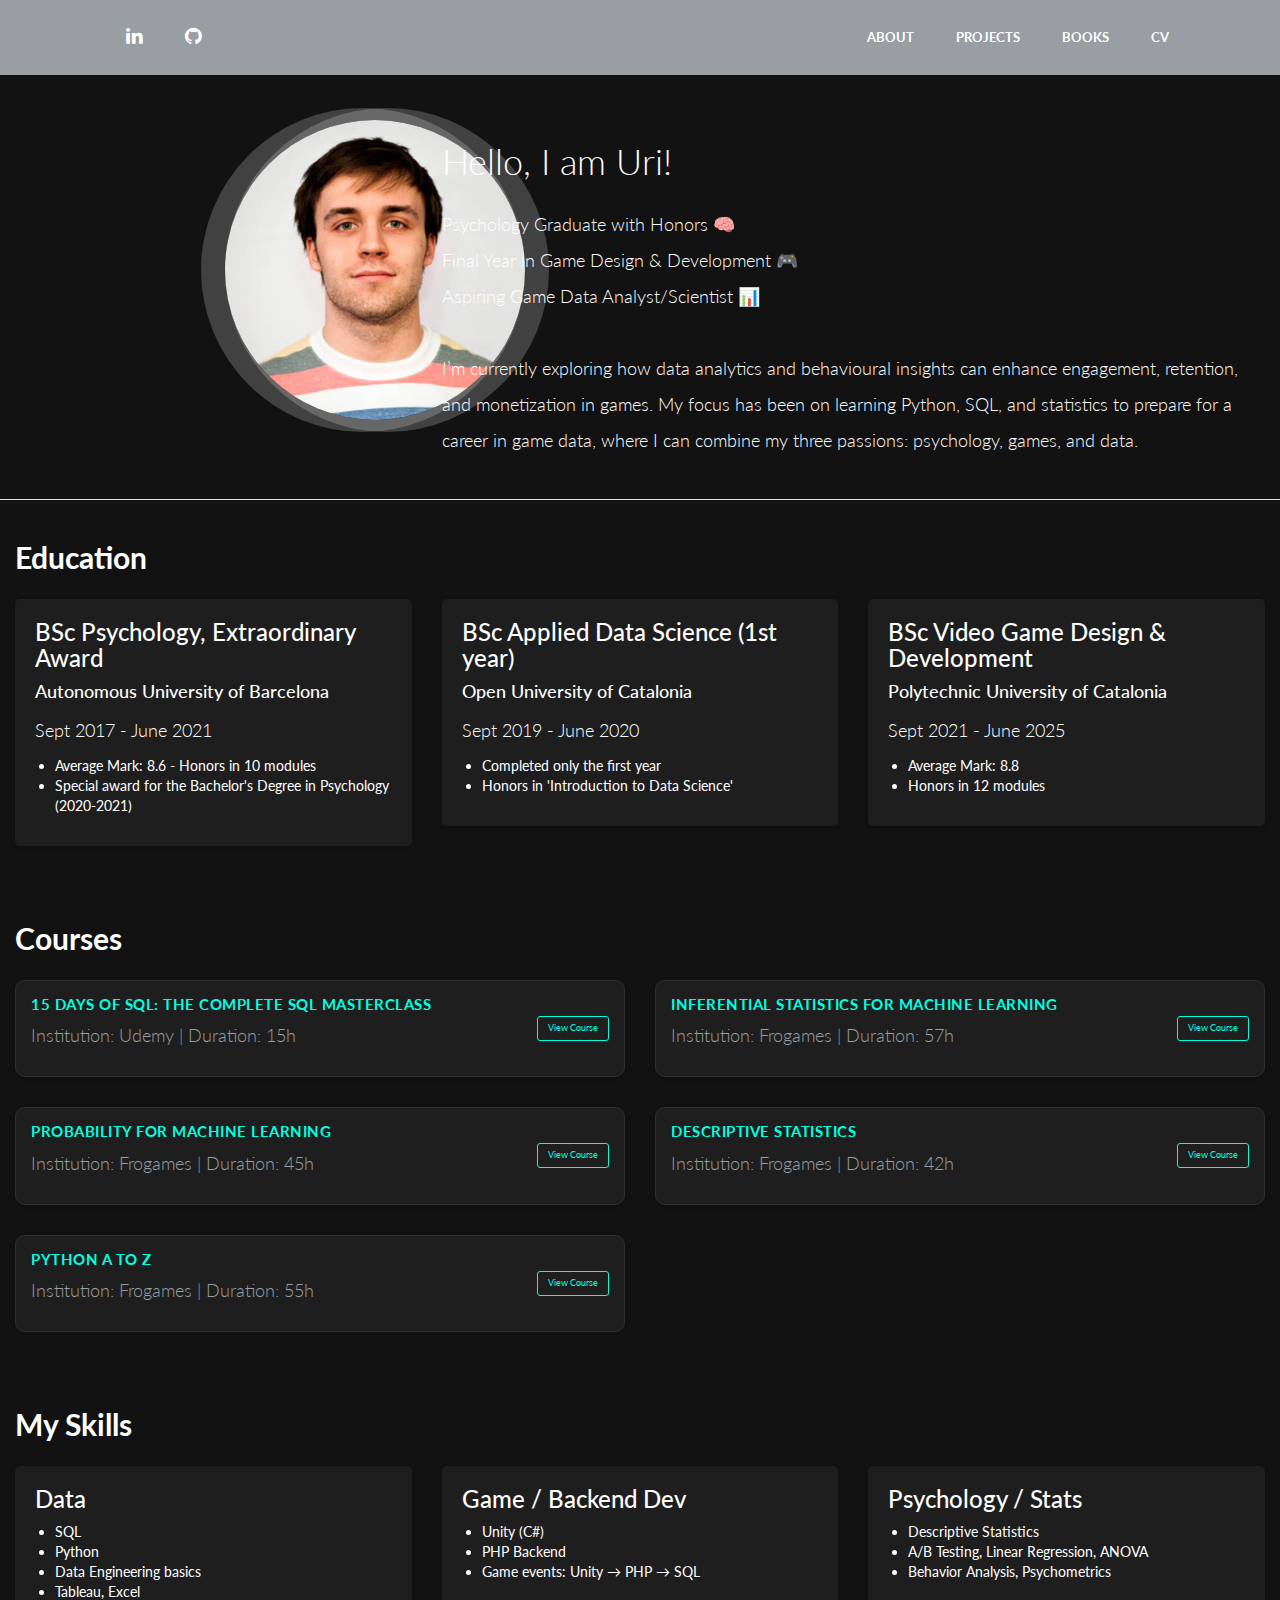
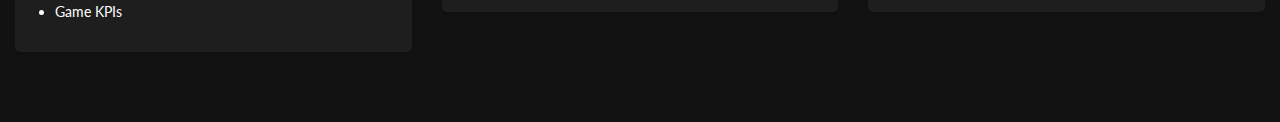
==== commit 2de5275d: "About" ====
--- a/index.html
+++ b/index.html
@@ -55,6 +55,152 @@
             /* Style the highlight */
             color: #00a6ff;
             /* Example color - you can change this */
+        }
+
+        section {
+            padding-top: 30px;
+        }
+
+        section h2 {
+            margin-bottom: 30px;
+            font-weight: 700;
+        }
+
+        /* Tarjetas de educación y skills */
+        .education-item,
+        .skill-item {
+            background-color: #1e1e1e;
+            border-radius: 5px;
+            padding: 20px;
+            margin-bottom: 30px;
+            box-shadow: 0 2px 5px rgba(0, 0, 0, 0.2);
+        }
+
+        .education-item h3,
+        .skill-item h3 {
+            margin-top: 0;
+            margin-bottom: 10px;
+        }
+
+        .education-item ul,
+        .skill-item ul {
+            padding-left: 20px;
+        }
+
+        .about-img {
+            max-width: 300px;
+            /* Ajusta a tu gusto */
+            height: auto;
+            /* Conserva la proporción */
+            margin-left: 210px;
+            /* Opcional, si quieres centrar */
+        }
+
+        .limited-text {
+            max-width: 1050px;
+        }
+
+        .section-with-margins {
+            padding-left: 15px;
+            /* Ajusta el valor */
+            padding-right: 15px;
+            /* Ajusta el valor */
+            margin-left: auto;
+            /* Centra el contenido */
+            margin-right: auto;
+            /* Centra el contenido */
+            max-width: 1600px;
+            /* Limita el ancho total */
+        }
+
+        /* Cursos */
+        .course-item {
+            background-color: #1e1e1e;
+            border-radius: 5px;
+            padding: 20px;
+            margin-bottom: 30px;
+            box-shadow: 0 2px 5px rgba(0, 0, 0, 0.2);
+            display: flex;
+            justify-content: space-between;
+            align-items: center;
+        }
+
+        .course-item h4 {
+            margin: 0;
+            font-weight: 700;
+            font-size: 1.2rem;
+        }
+
+        .course-item p {
+            margin: 0;
+            color: #989ea2;
+            font-size: 0.9rem;
+        }
+
+        .course-item a {
+            color: #ffffff;
+            text-decoration: none;
+        }
+
+        .course-item a:hover {
+            color: #00ffe1;
+        }
+
+        .course-item .btn-course {
+            background-color: #00ffe1;
+            border: none;
+            border-radius: 3px;
+            padding: 5px 10px;
+            color: #000000;
+            font-size: 0.9rem;
+            cursor: pointer;
+            transition: background-color 0.3s;
+        }
+
+        .course-item .btn-course:hover {
+            background-color: #0085cc00;
+        }
+
+        .course-item h4 {
+            font-size: 1.5rem;
+            font-weight: 700;
+            color: #ffffff;
+            margin-bottom: 5px;
+            text-transform: uppercase;
+            /* Convierte el texto a mayúsculas */
+            letter-spacing: 0.5px;
+            /* Opcional: añade un ligero espaciado entre letras */
+        }
+
+        .course-item {
+            border: 1px solid #303030;
+            /* Añade un borde */
+            padding: 15px;
+            border-radius: 10px;
+            transition: all 0.3s ease;
+        }
+
+        .course-item:hover {
+            transform: translateY(-5px);
+            /* Efecto hover */
+            box-shadow: 0 10px 15px rgba(0, 0, 0, 0.3);
+        }
+
+        .course-item h4 {
+            color: #00ffe1;
+            /* Destaca el título */
+        }
+
+        .course-item .btn-course {
+            background: none;
+            border: 1px solid #00ffe1;
+            color: #00ffe1;
+            transition: all 0.3s ease;
+        }
+
+        .course-item .btn-course:hover {
+            background: #00ffe1;
+            color: #000;
         }
     </style>
 </head>
@@ -100,107 +246,192 @@
 
     <section id="about" style="padding-top: 80px; background-color:#121212;; ">
 
-        <div class="container" style="margin-top: 80px;">
-            <div class="row">
-                <div class="col-sm-4 col-sm-offset-1 scrollimation fade-right in">
-                    <img class="img-responsive img-circle img-center" src="img/about.jpg" alt="">
+        <div class="container-fluid" style="margin-top: 40px;">
+            <div class="row align-items-center">
+                <!-- Foto de perfil -->
+                <div class="col-md-4 text-center">
+                    <img class="img-responsive img-circle img-center about-img" src="img/about.jpg" alt="">
                 </div>
-                <div class="col-sm-6 col-sm-offset-1 scrollimation fade-left in">
-                    <h1>Hello, I am Uri!</h1>
-                    <p>Psychology Graduate with Honors 🧠
-                        <br>
-                        Final Year in Game Design & Development 🎮
-                        <br>
-                        Aspiring Game Data Analyst/Scientist 📊
-                        <br>
-                        <br>
-                        I’m currently exploring how data analytics and behavioural insights can enhance engagement,
-                        retention, and monetization in games. My focus has been on learning Python, SQL, and statistics
-                        to prepare for a career in game data, where I can combine my three passions: psychology,, games,
-                        and data.
+
+                <!-- Texto -->
+                <div class="col-md-8">
+                    <h1 class="mb-4">Hello, I am Uri!</h1>
+                    <p class="limited-text">
+                        Psychology Graduate with Honors 🧠<br>
+                        Final Year in Game Design & Development 🎮<br>
+                        Aspiring Game Data Analyst/Scientist 📊<br><br>
+                        I’m currently exploring how data analytics and behavioural insights
+                        can enhance engagement, retention, and monetization in games.
+                        My focus has been on learning Python, SQL, and statistics
+                        to prepare for a career in game data, where I can combine my
+                        three passions: psychology, games, and data.
                     </p>
-
                 </div>
             </div>
         </div>
 
-        <div class="fancy" style="margin-top: 40px;"><span></span></div>
-
-        <section id="education" style="background-color:#121212 ;">
-            <div class="container" style="margin-bottom: 20px; margin-top: -25px;">
-                <div class="section-header">
-                    <h2>Education</h2>
+        <div class="fancy"><span></span></div>
+
+        <!-- SECTION EDUCATION -->
+        <section id="education">
+            <div class="container-fluid section-with-margins">
+                <h2>Education</h2>
+                <div class="row">
+                    <!-- Tarjeta 1 -->
+                    <div class="col-md-4">
+                        <div class="education-item">
+                            <h3>BSc Psychology, Extraordinary Award</h3>
+                            <h4>Autonomous University of Barcelona</h4>
+                            <p>Sept 2017 - June 2021</p>
+                            <ul>
+                                <li>Average Mark: 8.6 - Honors in 10 modules</li>
+                                <li>Special award for the Bachelor's Degree in Psychology (2020-2021)</li>
+                            </ul>
+                        </div>
+                    </div>
+
+                    <!-- Tarjeta 2 -->
+                    <div class="col-md-4">
+                        <div class="education-item">
+                            <h3>BSc Applied Data Science (1st year)</h3>
+                            <h4>Open University of Catalonia</h4>
+                            <p>Sept 2019 - June 2020</p>
+                            <ul>
+                                <li>Completed only the first year</li>
+                                <li>Honors in 'Introduction to Data Science'</li>
+                            </ul>
+                        </div>
+                    </div>
+
+                    <!-- Tarjeta 3 -->
+                    <div class="col-md-4">
+                        <div class="education-item">
+                            <h3>BSc Video Game Design & Development</h3>
+                            <h4>Polytechnic University of Catalonia</h4>
+                            <p>Sept 2021 - June 2025</p>
+                            <ul>
+                                <li>Average Mark: 8.8</li>
+                                <li>Honors in 12 modules</li>
+                            </ul>
+                        </div>
+                    </div>
                 </div>
-                <div class="row" style="margin-top: -30px;">
-                    <div class="col-md-4">
-                        <h3>Psychology, Extraordinary Award</h3>
-                        <h4>Universitat Autònoma de Barcelona</h4>
-                        <p>Sept 2017 - June 2021</p>
-                        <ul>
-                            <li>Average Mark: 8.6</li>
-                            <li>Honors in 10 subjects</li>
-                            <li>Special award for the Bachelor's Degree in Psychology, academic year 2020-2021</li>
-                        </ul>
-                    </div>
-                    <div class="col-md-4">
-                        <h3>Bachelor's degree in Applied Data Science (1st year)</h3>
-                        <h4>Universitat Oberta de Catalunya</h4>
-                        <p>Sept 2019 - June 2020</p>
-                        <ul>
-                            <li>Completed only the first year</li>
-                            <li>Achieving honors in 'Introduction to Data Science'</li>
-                        </ul>
-                    </div>
-                    <div class="col-md-4">
-                        <h3>Bachelor's degree in Video Game Design and Development</h3>
-                        <h4>Centre de la Imatge i la Tecnologia Multimèdia | CITM (UPC)</h4>
-                        <p>Sept 2021 - June 2025</p>
-                        <ul>
-                            <li>Average Mark: 8.8</li>
-                            <li>Honors in 12 subjects</li>
-                        </ul>
+            </div>
+        </section>
+        <!-- FIN EDUCATION -->
+
+        <section id="courses">
+            <div class="container-fluid section-with-margins">
+                <h2>Courses</h2>
+                <div class="row">
+                    <!-- Curso 1 -->
+                    <div class="col-md-6">
+                        <div class="course-item">
+                            <div>
+                                <h4>15 Days of SQL: The Complete SQL Masterclass</h4>
+                                <p>Institution: Udemy | Duration: 15h</p>
+                            </div>
+                            <a href="https://www.udemy.com/course/15-days-of-sql/" target="_blank"
+                                class="btn-course">View Course</a>
+                        </div>
+                    </div>
+
+                    <!-- Curso 2 -->
+                    <div class="col-md-6">
+                        <div class="course-item">
+                            <div>
+                                <h4>Inferential Statistics for Machine Learning</h4>
+                                <p>Institution: Frogames | Duration: 57h</p>
+                            </div>
+                            <a href="https://cursos.frogamesformacion.com/courses/estadistica-inferencial"
+                                target="_blank" class="btn-course">View Course</a>
+                        </div>
+                    </div>
+
+                    <!-- Curso 3 -->
+                    <div class="col-md-6">
+                        <div class="course-item">
+                            <div>
+                                <h4>Probability for Machine Learning</h4>
+                                <p>Institution: Frogames | Duration: 45h</p>
+                            </div>
+                            <a href="https://cursos.frogamesformacion.com/courses/probabilidad" target="_blank"
+                                class="btn-course">View Course</a>
+                        </div>
+                    </div>
+
+                    <!-- Curso 5 -->
+                    <div class="col-md-6">
+                        <div class="course-item">
+                            <div>
+                                <h4>Descriptive Statistics</h4>
+                                <p>Institution: Frogames | Duration: 42h</p>
+                            </div>
+                            <a href="https://cursos.frogamesformacion.com/courses/estadistica-descriptiva"
+                                target="_blank" class="btn-course">View Course</a>
+                        </div>
+                    </div>
+
+                    <!-- Curso 5 -->
+                    <div class="col-md-6">
+                        <div class="course-item">
+                            <div>
+                                <h4>Python A to Z</h4>
+                                <p>Institution: Frogames | Duration: 55h</p>
+                            </div>
+                            <a href="https://cursos.frogamesformacion.com/courses/python-az" target="_blank"
+                                class="btn-course">View Course</a>
+                        </div>
                     </div>
                 </div>
-
             </div>
         </section>
 
-        <div class="fancy"><span></span></div>
-
-        <div class="container" style="margin-bottom: 20px; margin-top: -25px;">
-            <div class="section-header">
+
+        <!-- SECTION SKILLS -->
+        <section id="skills">
+            <div class="container-fluid section-with-margins">
                 <h2>My Skills</h2>
-            </div>
-            <div class="row" style="margin-top: -30px;">
-                <div class="col-md-4">
-                    <h3>Data</h3>
-                    <ul>
-                        <li>SQL</li>
-                        <li>Python</li>
-                        <li>Algo de Engineering?</li>
-                        <li>Tableau, Excel</li>
-                        <li>Game KPI'S</li>
-                    </ul>
+                <div class="row">
+                    <!-- Data -->
+                    <div class="col-md-4">
+                        <div class="skill-item">
+                            <h3>Data</h3>
+                            <ul>
+                                <li>SQL</li>
+                                <li>Python</li>
+                                <li>Data Engineering basics</li>
+                                <li>Tableau, Excel</li>
+                                <li>Game KPIs</li>
+                            </ul>
+                        </div>
+                    </div>
+                    <!-- Game Dev -->
+                    <div class="col-md-4">
+                        <div class="skill-item">
+                            <h3>Game / Backend Dev</h3>
+                            <ul>
+                                <li>Unity (C#)</li>
+                                <li>PHP Backend</li>
+                                <li>Game events: Unity → PHP → SQL</li>
+                            </ul>
+                        </div>
+                    </div>
+                    <!-- Psychology -->
+                    <div class="col-md-4">
+                        <div class="skill-item">
+                            <h3>Psychology / Stats</h3>
+                            <ul>
+                                <li>Descriptive Statistics</li>
+                                <li>A/B Testing, Linear Regression, ANOVA</li>
+                                <li>Behavior Analysis, Psychometrics</li>
+                            </ul>
+                        </div>
+                    </div>
                 </div>
-                <div class="col-md-4">
-                    <h3>Game/Backend Dev.</h3>
-                    <ul>
-                        <li>Unity Game Engine - C#</li>
-                        <li>PHP Backend</li>
-                        <li>Game Events:Unity to Backend PHP - SQL</li>
-                    </ul>
-                </div>
-                <div class="col-md-4">
-                    <h3>Psychology/Statistics</h3>
-                    <ul>
-                        <li>Descriptive Statistics</li>
-                        <li>Prescritpive? Statistics: A/B, Linear Regression, ANOVA</li>
-                        <li>Behavior Analysis-Psychometrics</li>
-                        <li>Idk</li>
-                    </ul>
-                </div>
-            </div>
-        </div>
+            </div>
+        </section>
+        <!-- FIN SKILLS -->
     </section>
 
     <script src="https://ajax.googleapis.com/ajax/libs/jquery/1.11.1/jquery.min.js"></script>
--- a/css/style.css
+++ b/css/style.css
@@ -447,7 +447,6 @@
 .fancy {
     line-height: 0.5;
     text-align: center;
-    margin-bottom: 40px;
     margin-top: 20px;
 }
 
@@ -462,8 +461,7 @@
     position: absolute;
     height: 5px;
     border-bottom: 1px solid #E4E4E4;
-    top: 15px;
-    width: 400px;
+    width: 800px;
 }
 
 .fancy span:before {
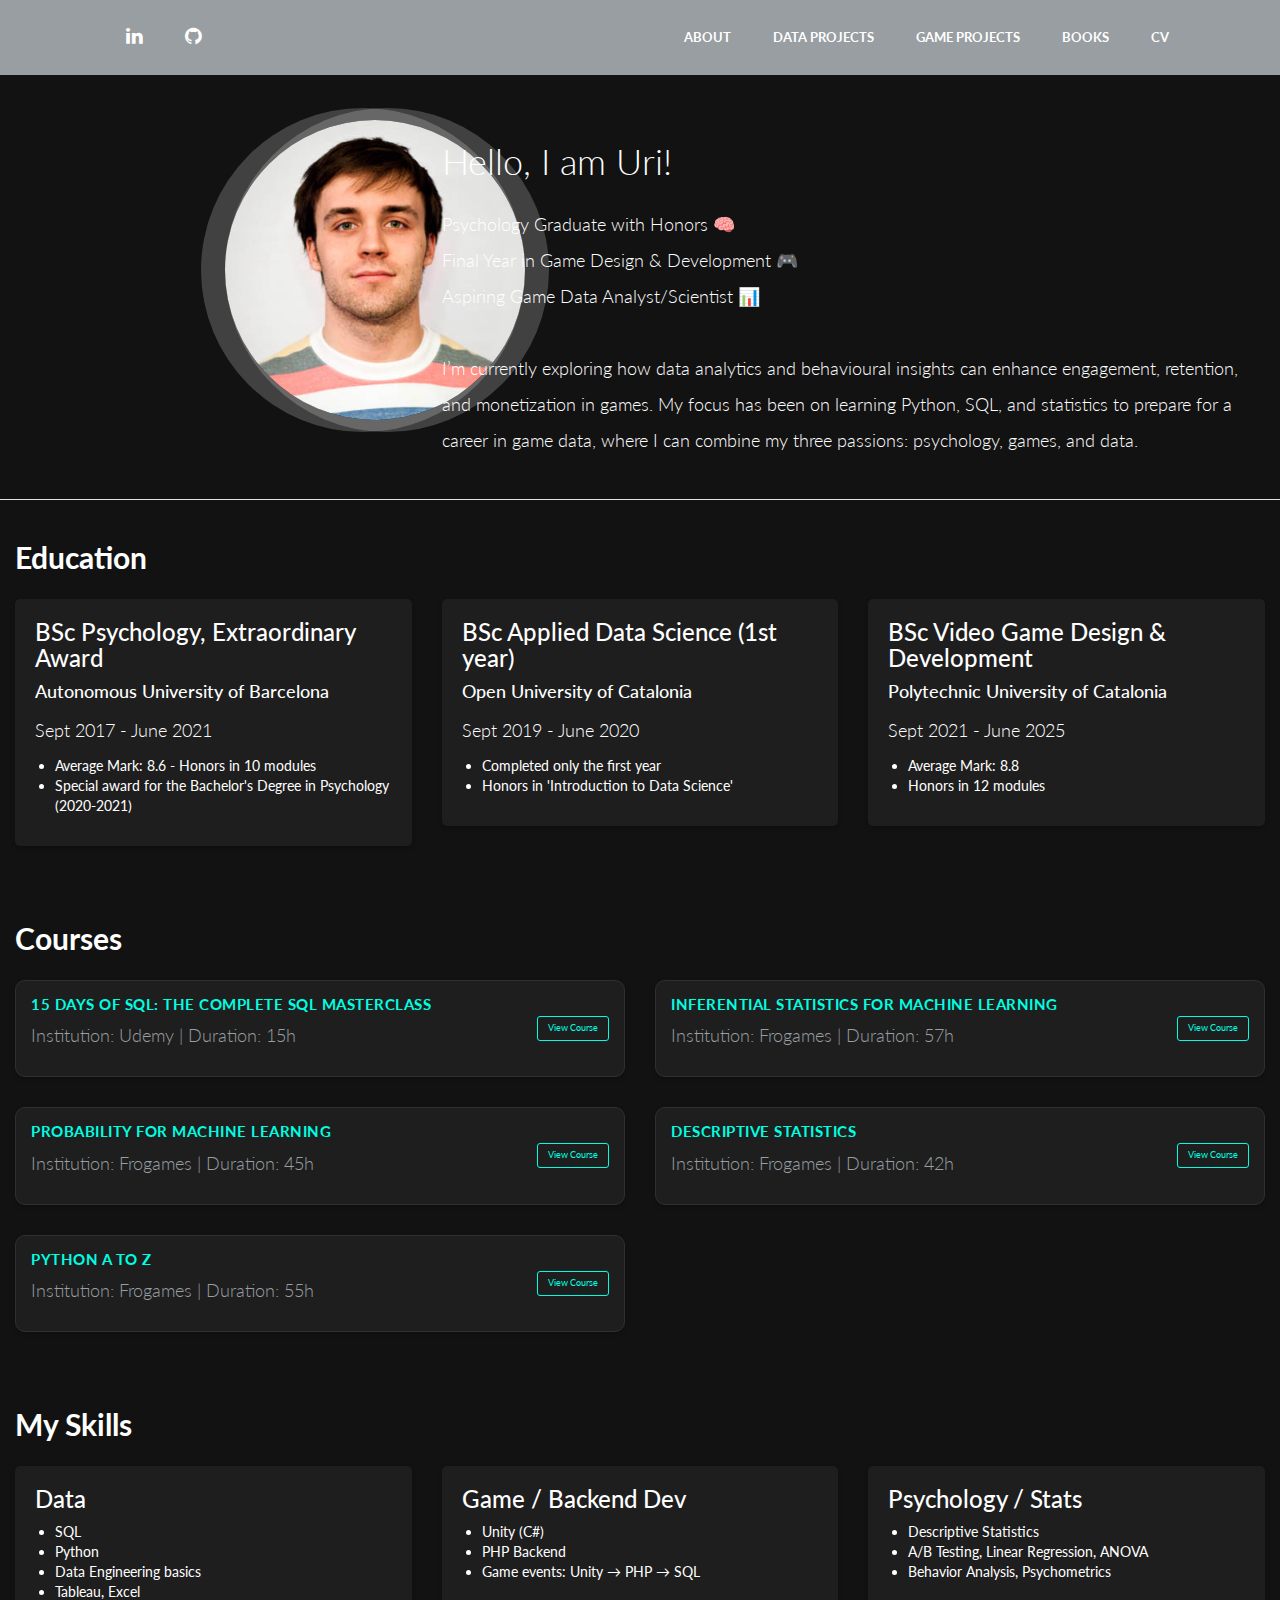
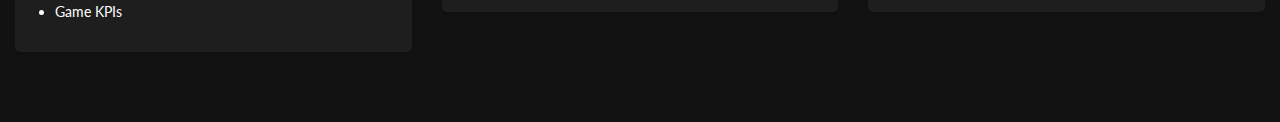
==== commit e20c389a: "update projects" ====
--- a/index.html
+++ b/index.html
@@ -217,7 +217,7 @@
                     <span class="icon-bar"></span>
                 </button>
             </div>
-
+    
             <div class="collapse navbar-collapse" id="bs-example-navbar-collapse-1">
                 <ul class="nav navbar-nav navbar-left">
                     <li><a href="https://www.linkedin.com/in/urimartincorella/"><i class="fa fa-linkedin"
@@ -230,7 +230,10 @@
                         <a href="index.html">About</a>
                     </li>
                     <li>
-                        <a href="projects.html">Projects</a>
+                        <a href="projects.html">Data Projects</a>
+                    </li>
+                    <li>
+                        <a href="videogames.html">Game Projects</a>
                     </li>
                     <li>
                         <a href="books.html">Books</a>
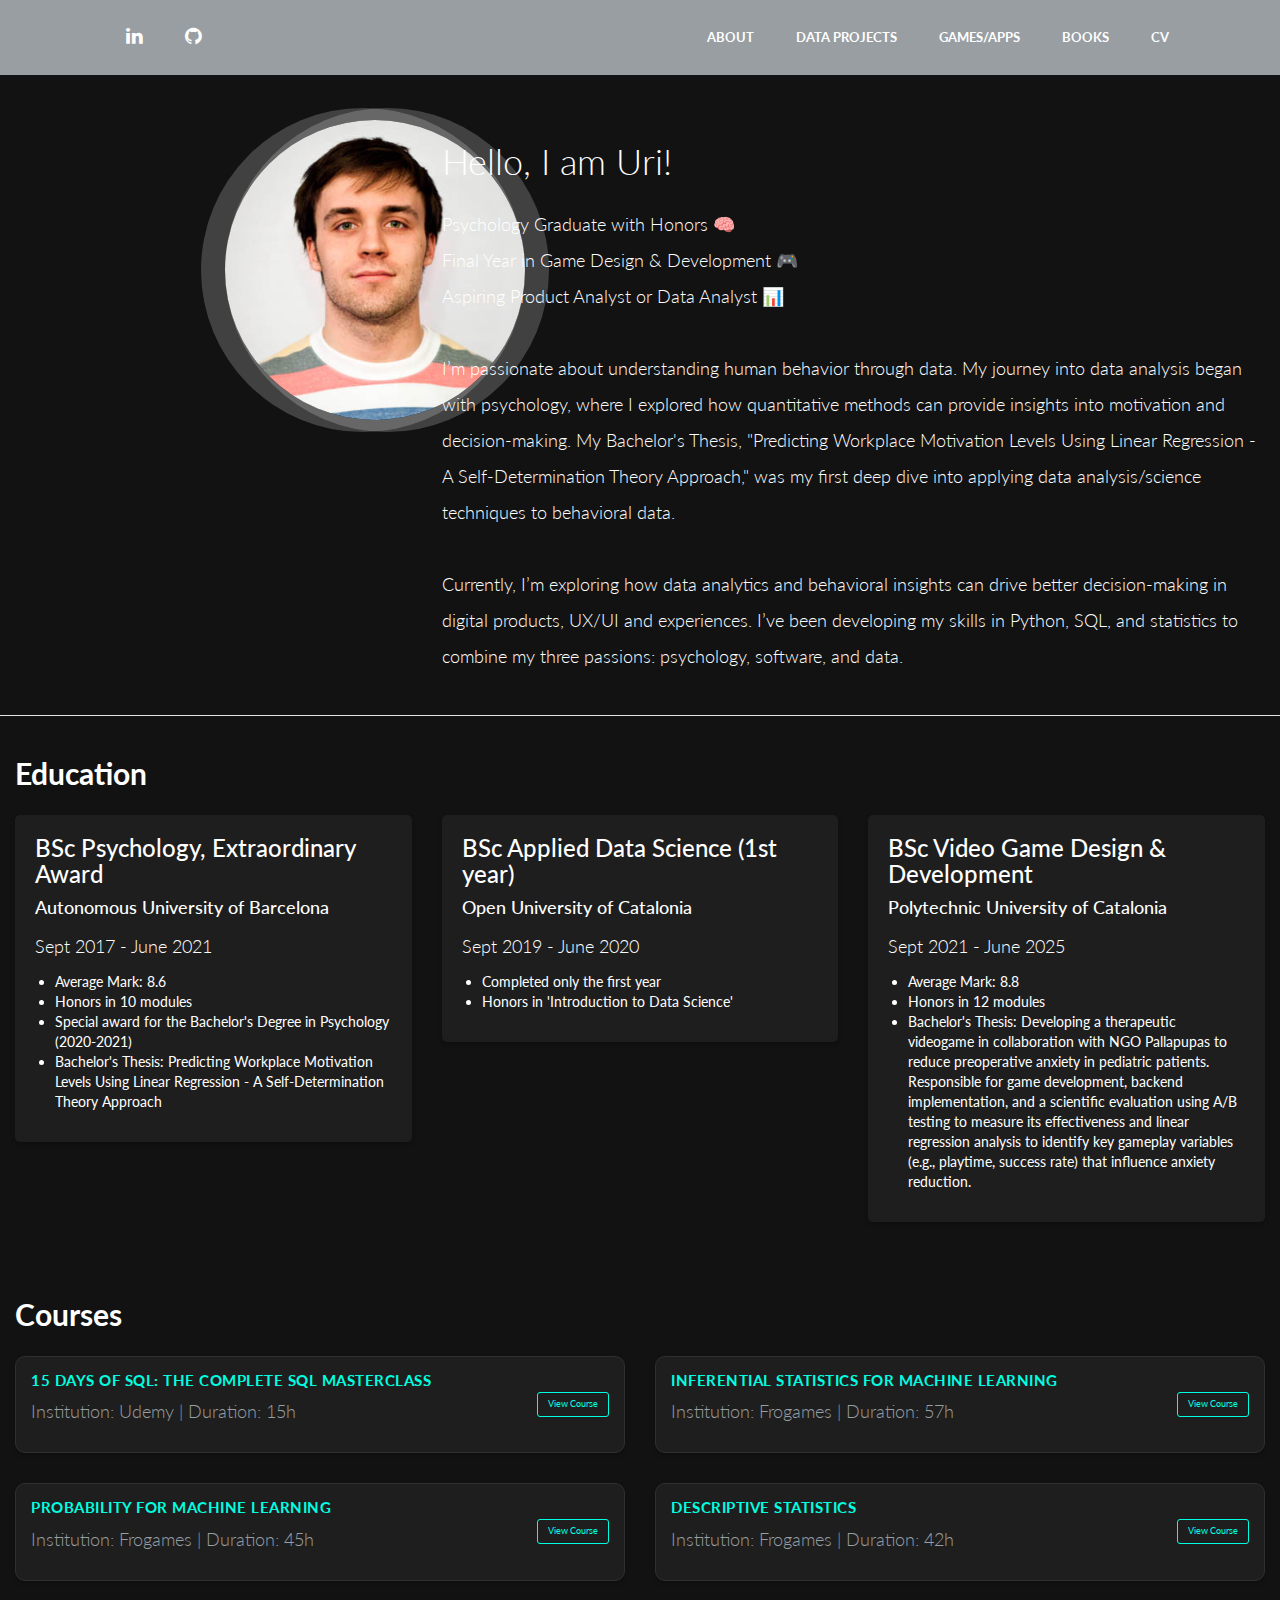
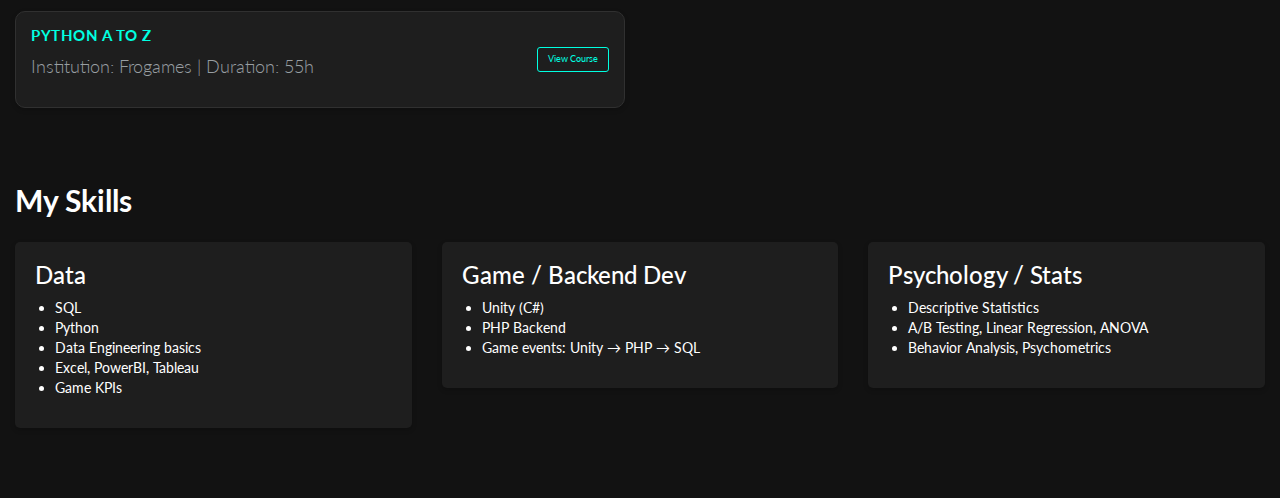
==== commit a9f4de7a: "idk" ====
--- a/index.html
+++ b/index.html
@@ -5,6 +5,18 @@
     <meta charset="utf-8">
     <meta name="viewport" content="width=device-width, initial-scale=1">
     <title>Uri Martín Corella Portfolio</title>
+
+
+    <!-- Google tag (gtag.js) -->
+    <script async src="https://www.googletagmanager.com/gtag/js?id=G-Z7PHX8C54H"></script>
+    <script>
+        window.dataLayer = window.dataLayer || [];
+        function gtag() { dataLayer.push(arguments); }
+        gtag('js', new Date());
+
+        gtag('config', 'G-Z7PHX8C54H');
+    </script>
+
     <meta name="description" content="Portfolio of Uri Martín Corella, Data Analyst and Game Developer">
     <meta name="keywords" content="portfolio, data analysis, game development, UI/UX design, educational games">
     <meta name="author" content="Uri Martín Corella">
@@ -217,7 +229,7 @@
                     <span class="icon-bar"></span>
                 </button>
             </div>
-    
+
             <div class="collapse navbar-collapse" id="bs-example-navbar-collapse-1">
                 <ul class="nav navbar-nav navbar-left">
                     <li><a href="https://www.linkedin.com/in/urimartincorella/"><i class="fa fa-linkedin"
@@ -233,7 +245,7 @@
                         <a href="projects.html">Data Projects</a>
                     </li>
                     <li>
-                        <a href="videogames.html">Game Projects</a>
+                        <a href="videogames.html">Games/Apps</a>
                     </li>
                     <li>
                         <a href="books.html">Books</a>
@@ -262,12 +274,17 @@
                     <p class="limited-text">
                         Psychology Graduate with Honors 🧠<br>
                         Final Year in Game Design & Development 🎮<br>
-                        Aspiring Game Data Analyst/Scientist 📊<br><br>
-                        I’m currently exploring how data analytics and behavioural insights
-                        can enhance engagement, retention, and monetization in games.
-                        My focus has been on learning Python, SQL, and statistics
-                        to prepare for a career in game data, where I can combine my
-                        three passions: psychology, games, and data.
+                        Aspiring Product Analyst or Data Analyst 📊<br><br>
+                        
+                        I’m passionate about understanding human behavior through data. My journey into data analysis began with psychology, where 
+                        I explored how quantitative methods can provide insights into motivation and decision-making. My Bachelor's Thesis, "Predicting 
+                        Workplace Motivation Levels Using Linear Regression - A Self-Determination Theory Approach," was my first deep dive into applying data 
+                        analysis/science techniques to behavioral data. <br><br>
+
+                        Currently, I’m exploring how data analytics and behavioral insights can drive better decision-making in digital products, UX/UI and 
+                        experiences. I’ve been developing my skills in Python, SQL, and statistics to combine my three passions: psychology, software, and data.
+                        
+
                     </p>
                 </div>
             </div>
@@ -287,8 +304,10 @@
                             <h4>Autonomous University of Barcelona</h4>
                             <p>Sept 2017 - June 2021</p>
                             <ul>
-                                <li>Average Mark: 8.6 - Honors in 10 modules</li>
+                                <li>Average Mark: 8.6</li>
+                                <li>Honors in 10 modules</li>
                                 <li>Special award for the Bachelor's Degree in Psychology (2020-2021)</li>
+                                <li>Bachelor's Thesis: Predicting Workplace Motivation Levels Using Linear Regression - A Self-Determination Theory Approach</li>
                             </ul>
                         </div>
                     </div>
@@ -315,6 +334,10 @@
                             <ul>
                                 <li>Average Mark: 8.8</li>
                                 <li>Honors in 12 modules</li>
+                                <li>Bachelor's Thesis: Developing a therapeutic videogame in collaboration with NGO Pallapupas to reduce preoperative anxiety in 
+                                    pediatric patients. Responsible for game development, backend implementation, and a scientific evaluation 
+                                    using A/B testing to measure its effectiveness and linear regression analysis to identify key gameplay variables (e.g., playtime, success rate) 
+                                    that influence anxiety reduction.</li>
                             </ul>
                         </div>
                     </div>
@@ -404,7 +427,7 @@
                                 <li>SQL</li>
                                 <li>Python</li>
                                 <li>Data Engineering basics</li>
-                                <li>Tableau, Excel</li>
+                                <li>Excel, PowerBI, Tableau</li>
                                 <li>Game KPIs</li>
                             </ul>
                         </div>
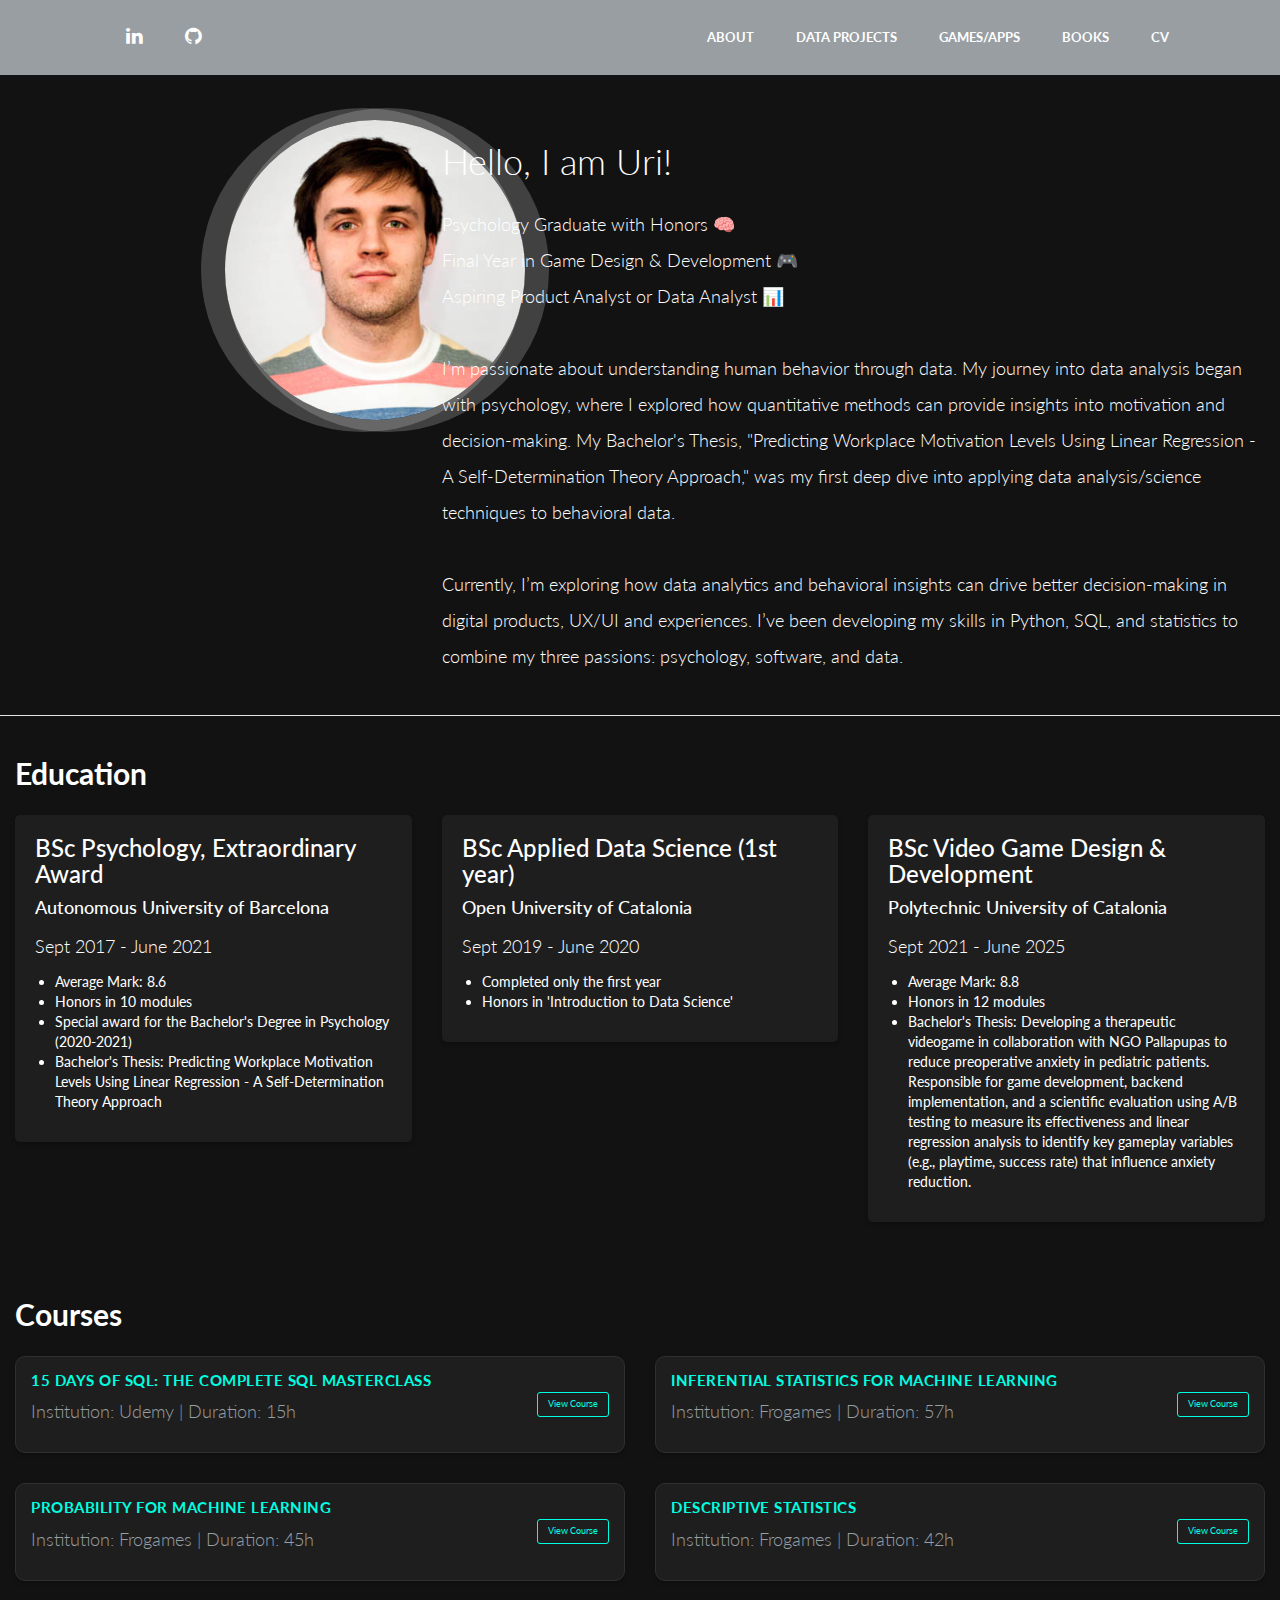
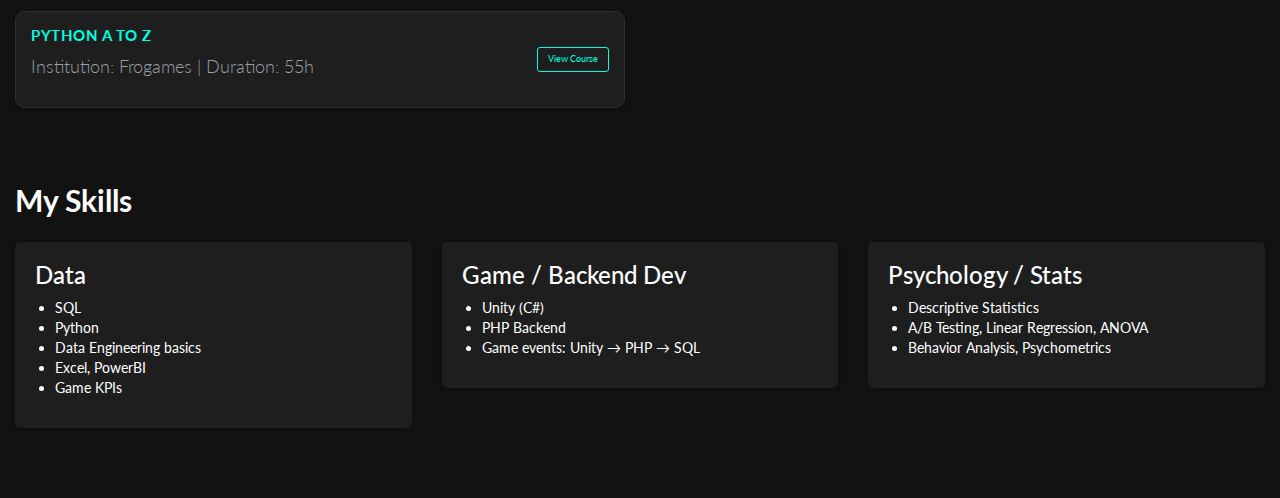
==== commit cdf9f1b8: "Update index.html" ====
--- a/index.html
+++ b/index.html
@@ -427,7 +427,7 @@
                                 <li>SQL</li>
                                 <li>Python</li>
                                 <li>Data Engineering basics</li>
-                                <li>Excel, PowerBI, Tableau</li>
+                                <li>Excel, PowerBI</li>
                                 <li>Game KPIs</li>
                             </ul>
                         </div>
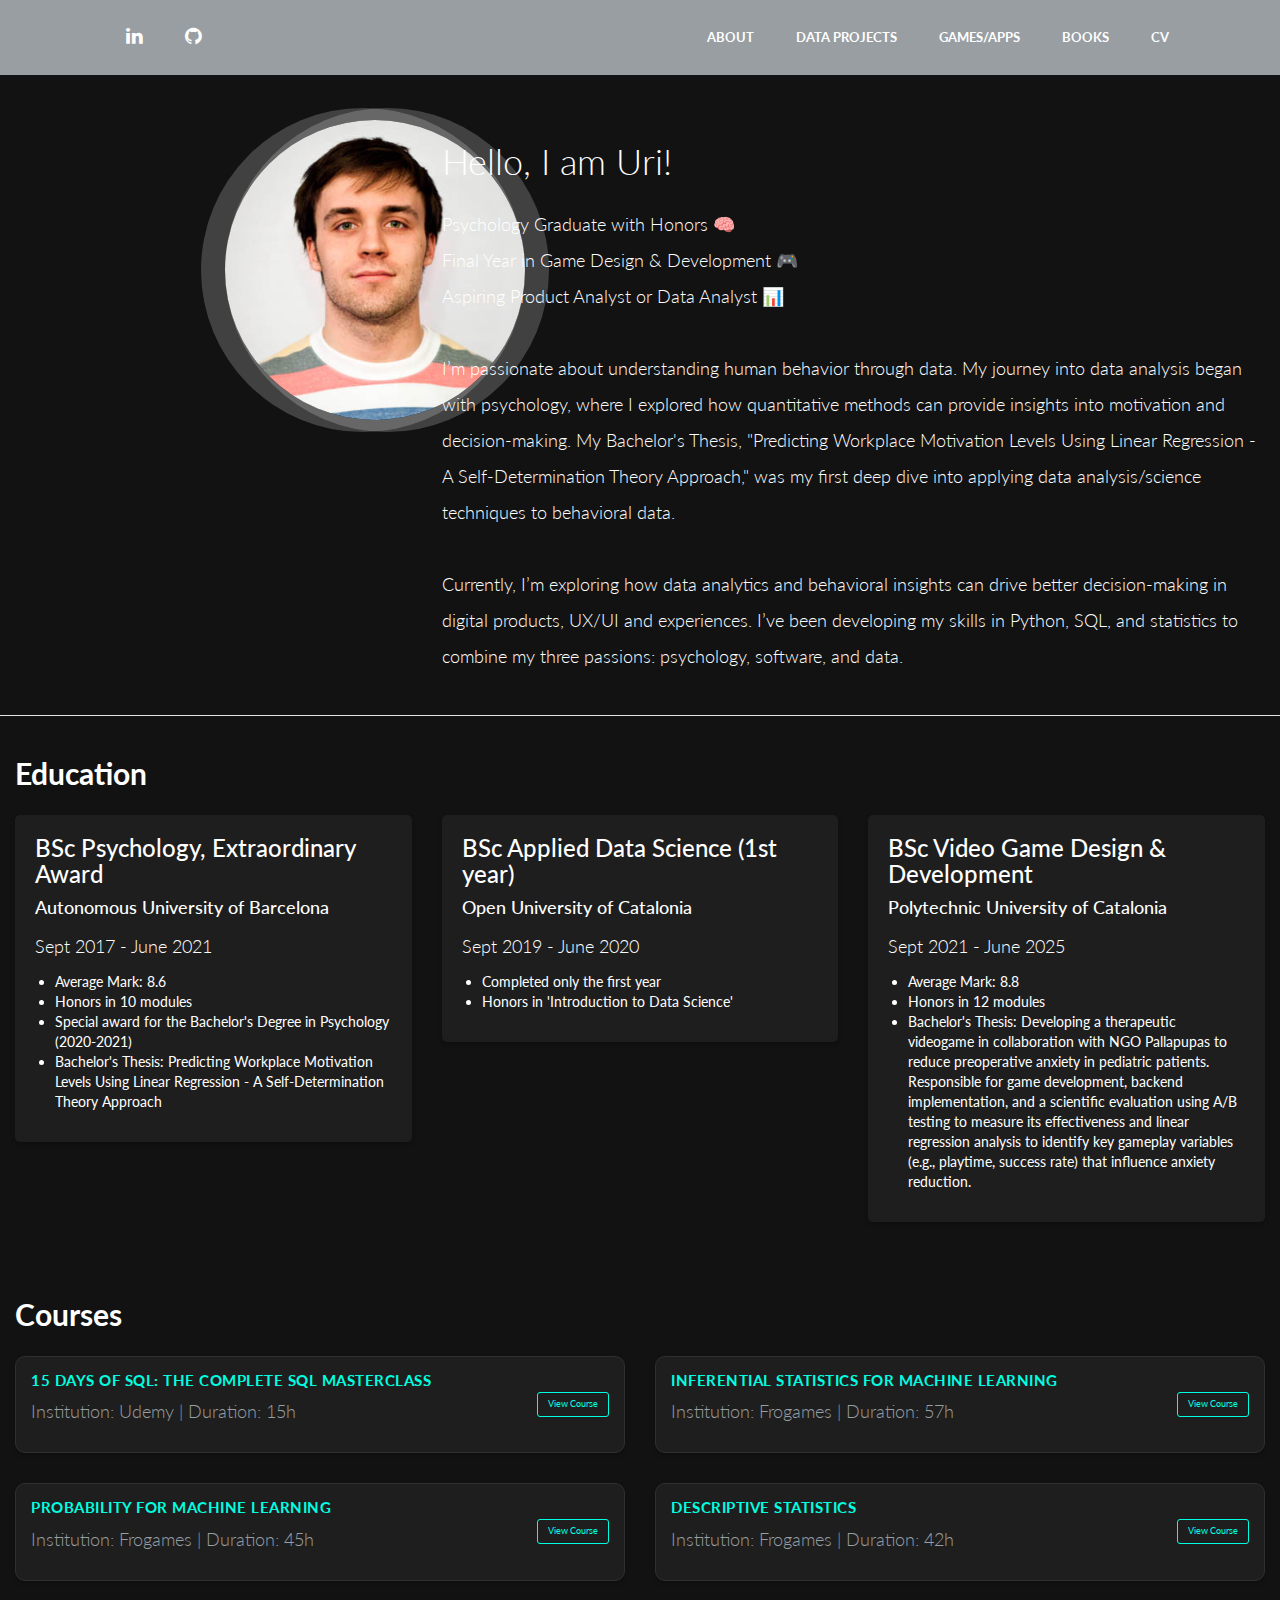
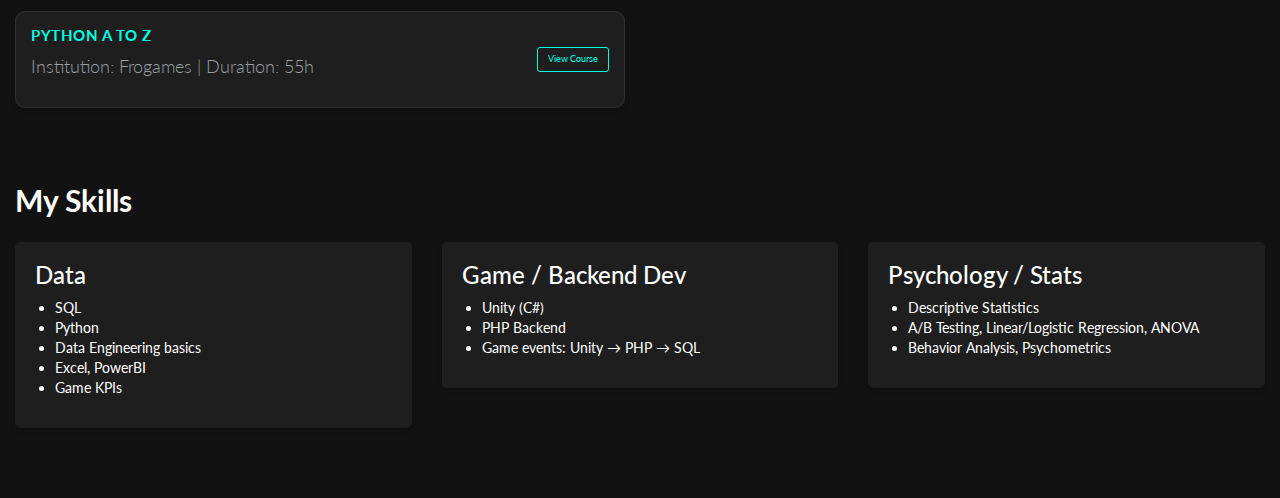
==== commit 71ae7d52: "Update index.html" ====
--- a/index.html
+++ b/index.html
@@ -449,7 +449,7 @@
                             <h3>Psychology / Stats</h3>
                             <ul>
                                 <li>Descriptive Statistics</li>
-                                <li>A/B Testing, Linear Regression, ANOVA</li>
+                                <li>A/B Testing, Linear/Logistic Regression, ANOVA</li>
                                 <li>Behavior Analysis, Psychometrics</li>
                             </ul>
                         </div>
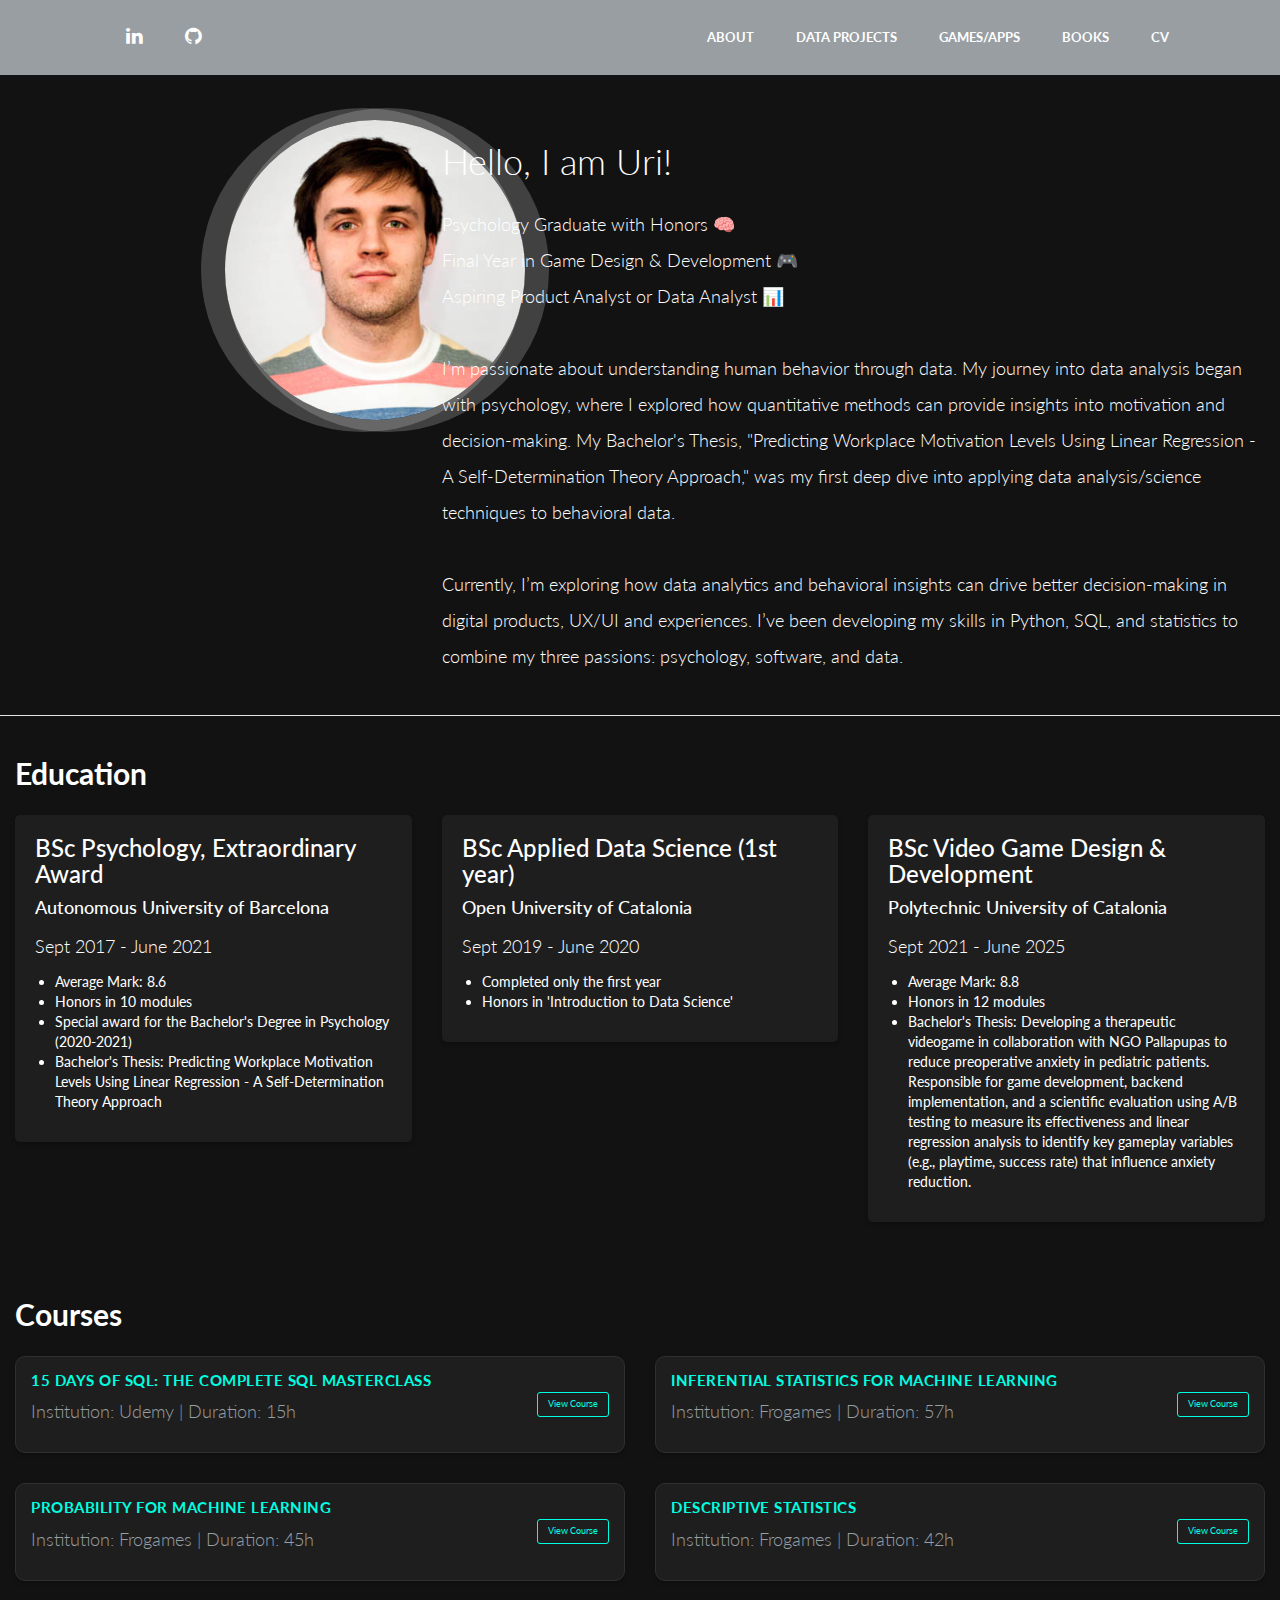
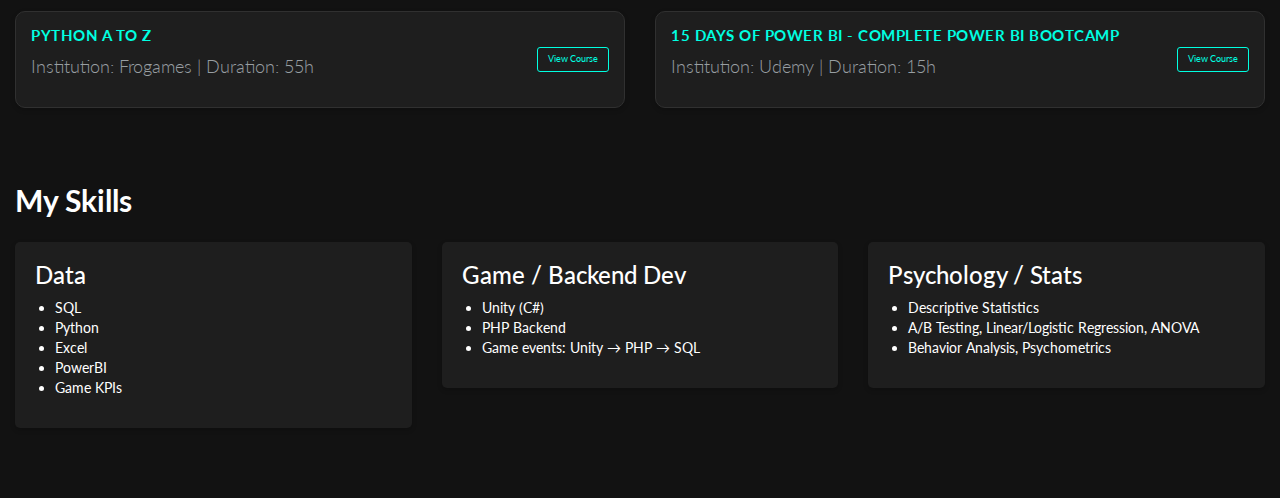
==== commit bf0b77ef: "a" ====
--- a/index.html
+++ b/index.html
@@ -409,6 +409,18 @@
                                 class="btn-course">View Course</a>
                         </div>
                     </div>
+
+                     <!-- Curso 6 -->
+                     <div class="col-md-6">
+                        <div class="course-item">
+                            <div>
+                                <h4> 15 days of Power BI - Complete Power BI Bootcamp</h4>
+                                <p>Institution: Udemy | Duration: 15h</p>
+                            </div>
+                            <a href="https://www.udemy.com/course/15-days-of-power-bi/" target="_blank"
+                                class="btn-course">View Course</a>
+                        </div>
+                    </div>
                 </div>
             </div>
         </section>
@@ -426,8 +438,8 @@
                             <ul>
                                 <li>SQL</li>
                                 <li>Python</li>
-                                <li>Data Engineering basics</li>
-                                <li>Excel, PowerBI</li>
+                                <li>Excel</li>
+                                <li>PowerBI</li>
                                 <li>Game KPIs</li>
                             </ul>
                         </div>
